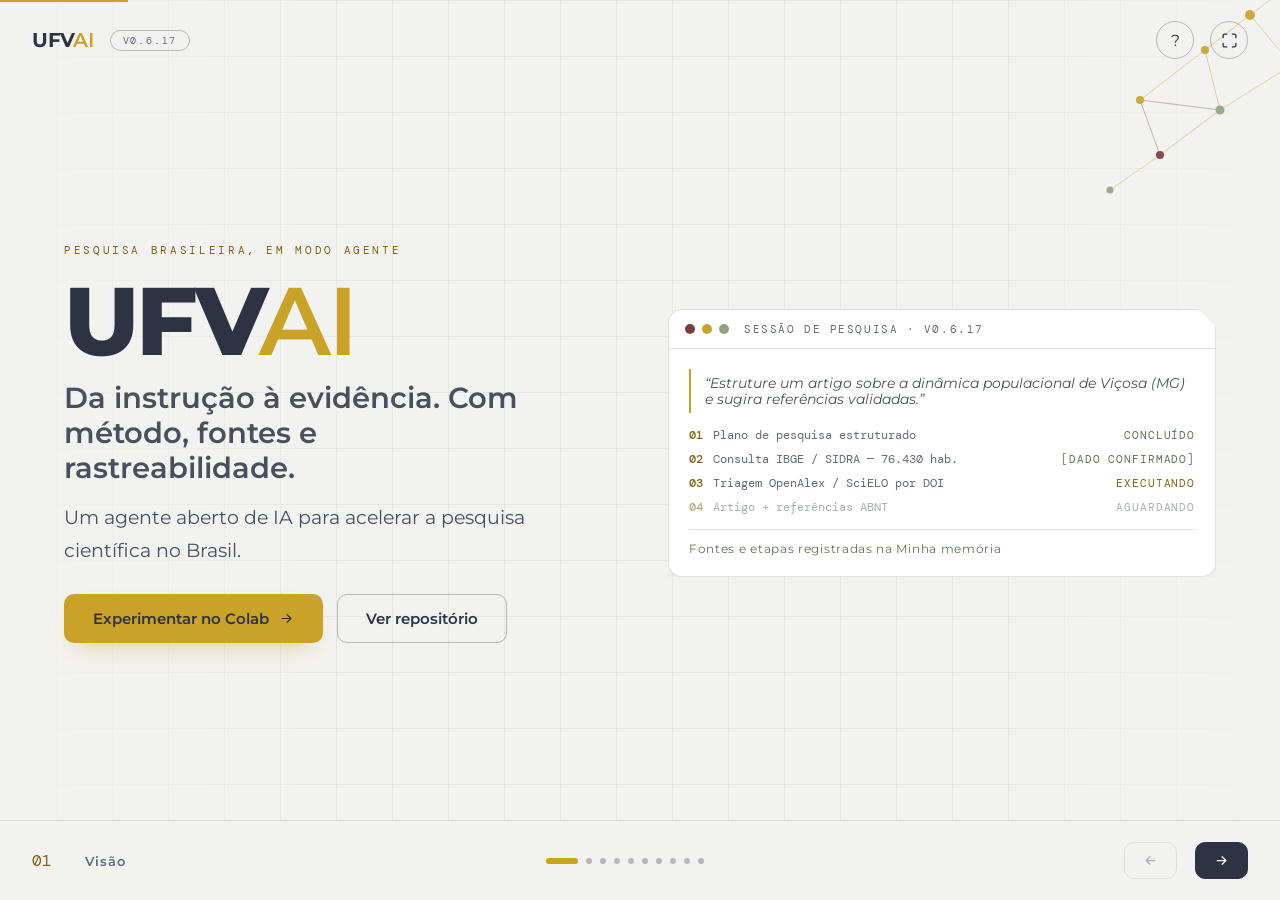
==== apresentacao/index.html @ 119174f7 "Add files via upload" ====
<!DOCTYPE html>
<html lang="pt-BR">
<head>
<meta charset="UTF-8">
<meta name="viewport" content="width=device-width, initial-scale=1.0">
<title>UFVAI | Pitch — A inteligência que acelera a ciência</title>
<meta name="description" content="Pitch do UFVAI, agente aberto de IA para acelerar a pesquisa científica brasileira. Universidade Federal de Viçosa.">
<meta name="theme-color" content="#F2F2F0">
<link rel="icon" type="image/svg+xml" href="data:image/svg+xml,%3Csvg xmlns='http://www.w3.org/2000/svg' viewBox='0 0 64 64'%3E%3Crect width='64' height='64' rx='14' fill='%232E3242'/%3E%3Ccircle cx='32' cy='26' r='5' fill='%23C9A227'/%3E%3Ccircle cx='18' cy='44' r='4' fill='%237B3B44'/%3E%3Ccircle cx='46' cy='40' r='4' fill='%238FA382'/%3E%3C/svg%3E">
<link rel="preconnect" href="https://fonts.googleapis.com">
<link rel="preconnect" href="https://fonts.gstatic.com" crossorigin>
<link href="https://fonts.googleapis.com/css2?family=Montserrat:wght@400;500;600;700;800&family=DM+Mono:wght@400;500&display=swap" rel="stylesheet">
<style>
/* ══ UFVAI Pitch · identidade do logo oficial ══
   navy #2E3242 · dourado #C9A227 · off-white #F2F2F0
   sálvia #8FA382 · vinho #7B3B44 · Montserrat */
:root{
  --bg:#F2F2F0; --surface:#FFFFFF; --ink:#2E3242; --body:#4A4F5C; --muted:#646976;
  --line:rgba(46,50,66,.14); --line-strong:rgba(46,50,66,.30);
  --gold:#C9A227; --gold-ink:#7D6216; --wine:#7B3B44; --sage:#8FA382; --sage-ink:#5F7355;
  --shadow:0 24px 60px -30px rgba(46,50,66,.28); --radius:12px;
  --font:'Montserrat','Segoe UI',system-ui,-apple-system,sans-serif;
  --mono:'DM Mono',ui-monospace,SFMono-Regular,Menlo,Consolas,monospace;
}
*,*::before,*::after{box-sizing:border-box}
html,body{height:100%}
body{
  margin:0; font-family:var(--font); color:var(--body); background:var(--bg);
  overflow:hidden; -webkit-font-smoothing:antialiased;
}
::selection{background:var(--gold);color:#2E3242}
button{font-family:inherit}
button:focus-visible,a:focus-visible{outline:2px solid var(--gold);outline-offset:3px;border-radius:4px}
h1,h2,h3{color:var(--ink);margin:0;line-height:1.15}
p{margin:0}
ul,ol{margin:0;padding:0;list-style:none}

/* wordmark UFV navy + AI dourado, V/A encaixados */
.wordmark{font-weight:700;letter-spacing:-.02em;color:var(--ink);white-space:nowrap}
.wordmark em{font-style:normal;font-weight:600;color:var(--gold);margin-left:-.075em}
.eyebrow{font-family:var(--mono);font-size:11px;letter-spacing:.24em;text-transform:uppercase;color:var(--gold-ink);margin-bottom:18px}
.rule{height:1px;width:88px;background:var(--gold);opacity:.85;margin:20px 0 0}

/* palco */
main{position:relative;height:100dvh;min-height:580px}
.slide{
  position:absolute;inset:0;display:none;
  padding:96px 64px 110px;max-width:1440px;margin:0 auto;
}
.slide.active{display:flex;flex-direction:column;justify-content:center}
.slide.enter-r{animation:slideInR .38s cubic-bezier(.22,1,.36,1)}
.slide.enter-l{animation:slideInL .38s cubic-bezier(.22,1,.36,1)}
@keyframes slideInR{from{opacity:0;transform:translateX(34px)}to{opacity:1;transform:none}}
@keyframes slideInL{from{opacity:0;transform:translateX(-34px)}to{opacity:1;transform:none}}
.grid-bg{position:absolute;inset:0;pointer-events:none;
  background-image:linear-gradient(rgba(46,50,66,.055) 1px,transparent 1px),linear-gradient(90deg,rgba(46,50,66,.055) 1px,transparent 1px);
  background-size:56px 56px;
  -webkit-mask-image:linear-gradient(90deg,transparent,#000 24% 78%,transparent);
  mask-image:linear-gradient(90deg,transparent,#000 24% 78%,transparent);
}
.watermark{position:absolute;top:6%;right:2%;font-weight:800;font-size:15vw;line-height:1;letter-spacing:-.04em;color:rgba(46,50,66,.045);pointer-events:none;user-select:none}
.constel{position:absolute;width:min(300px,26vw);aspect-ratio:1;pointer-events:none;opacity:.9}
.constel--tr{top:-40px;right:-40px}
.constel--bl{bottom:-50px;left:-50px;transform:rotate(180deg)}
h2.display{font-size:clamp(2rem,4.6vw,3.6rem);font-weight:700;letter-spacing:-.02em;max-width:20ch}
h2.display .gold{color:var(--gold-ink)}
.lead{margin-top:16px;font-size:clamp(1rem,1.6vw,1.2rem);line-height:1.7;max-width:62ch}

/* header */
.topbar{position:absolute;top:0;left:0;right:0;z-index:30;display:flex;align-items:center;gap:16px;height:80px;padding:0 32px;pointer-events:none}
.topbar>*{pointer-events:auto}
.topbar .brand{font-size:1.25rem;text-decoration:none}
.ver-badge{font-family:var(--mono);font-size:10px;letter-spacing:.18em;text-transform:uppercase;color:var(--muted);border:1px solid var(--line-strong);border-radius:999px;padding:3px 12px}
.topbar .spacer{flex:1}
.icon-btn{width:38px;height:38px;border-radius:50%;border:1px solid var(--line-strong);background:transparent;color:var(--ink);cursor:pointer;display:inline-flex;align-items:center;justify-content:center;font-size:1rem}
.icon-btn:hover{border-color:var(--gold);color:var(--gold-ink)}
.icon-btn svg{width:17px;height:17px;fill:none;stroke:currentColor;stroke-width:1.8;stroke-linecap:round;stroke-linejoin:round}

/* progresso + nav inferior */
.progress{position:absolute;top:0;left:0;z-index:40;height:2px;background:var(--gold);width:0;transition:width .35s ease}
.navbar{position:absolute;left:0;right:0;bottom:0;z-index:30;display:flex;align-items:center;gap:18px;height:80px;padding:0 32px;background:color-mix(in srgb,var(--bg) 88%,transparent);backdrop-filter:blur(12px);-webkit-backdrop-filter:blur(12px);border-top:1px solid var(--line)}
.counter{font-family:var(--mono);font-size:1rem;color:var(--gold-ink);min-width:2.2em}
.secname{font-size:.82rem;font-weight:600;letter-spacing:.08em;color:var(--muted)}
.dots{display:flex;gap:8px;margin:0 auto}
.dots button{height:6px;border:0;border-radius:999px;background:var(--line-strong);cursor:pointer;padding:0;transition:width .3s,background .3s}
.dots button.dot{min-width:6px;width:6px}
.dots button.on{width:32px;background:var(--gold)}
.dots button:hover{background:var(--gold)}
.nav-btn{display:inline-flex;align-items:center;gap:8px;border-radius:10px;padding:10px 18px;font-size:.88rem;font-weight:600;cursor:pointer;border:1px solid var(--line-strong);background:transparent;color:var(--ink)}
.nav-btn:hover:not(:disabled){border-color:var(--gold);color:var(--gold-ink)}
.nav-btn.next{background:var(--ink);color:#F2F2F0;border-color:var(--ink)}
.nav-btn.next:hover:not(:disabled){background:var(--gold);border-color:var(--gold);color:#2E3242}
.nav-btn:disabled{opacity:.35;cursor:default}
.nav-btn svg{width:15px;height:15px;fill:none;stroke:currentColor;stroke-width:2;stroke-linecap:round;stroke-linejoin:round}

/* botões de conteúdo */
.btn{display:inline-flex;align-items:center;gap:10px;padding:14px 28px;border-radius:10px;font-weight:600;font-size:.95rem;text-decoration:none;cursor:pointer;border:1px solid transparent;transition:transform .25s,box-shadow .25s,background .25s,color .25s,border-color .25s}
.btn--gold{background:var(--gold);color:#2E3242;box-shadow:0 12px 26px -14px rgba(201,162,39,.65)}
.btn--gold:hover{transform:translateY(-2px)}
.btn--ghost{border-color:var(--line-strong);color:var(--ink)}
.btn--ghost:hover{border-color:var(--gold);color:var(--gold-ink);transform:translateY(-2px)}
.btn svg{width:15px;height:15px;fill:none;stroke:currentColor;stroke-width:1.8;stroke-linecap:round;stroke-linejoin:round}

/* modal atalhos */
.modal-ov{position:fixed;inset:0;z-index:60;background:rgba(23,26,36,.55);backdrop-filter:blur(3px);display:none;align-items:center;justify-content:center}
.modal-ov.open{display:flex}
.modal{background:var(--surface);border:1px solid var(--line);border-radius:14px;padding:28px;max-width:380px;width:calc(100% - 48px);box-shadow:var(--shadow)}
.modal h3{font-size:1.05rem;margin-bottom:16px}
.modal table{width:100%;border-collapse:collapse;font-size:.88rem}
.modal td{padding:7px 0;color:var(--body)}
.modal td:first-child{color:var(--ink);font-weight:600;width:55%}
kbd{font-family:var(--mono);font-size:.78rem;border:1px solid var(--line-strong);border-bottom-width:2px;border-radius:6px;padding:1px 8px;background:var(--bg);color:var(--ink)}
.modal .close{margin-top:18px;width:100%}

/* ── slide 1 · visão ── */
.hero-split{display:grid;grid-template-columns:1fr 1fr;gap:56px;align-items:center}
h1.mega{font-size:clamp(3.4rem,7.5vw,6.5rem);font-weight:800;letter-spacing:-.03em;line-height:.95}
h1.mega em{font-style:normal;font-weight:600;color:var(--gold);margin-left:-.075em}
.hero-h2{margin-top:14px;font-size:clamp(1.25rem,2.4vw,1.8rem);font-weight:600;max-width:24ch}
.hero-cta{display:flex;gap:14px;margin-top:28px;flex-wrap:wrap}
.mock{background:var(--surface);border:1px solid var(--line);border-radius:14px;box-shadow:var(--shadow);overflow:hidden;clip-path:polygon(0 0,calc(100% - 18px) 0,100% 18px,100% 100%,0 100%)}
.mock__bar{display:flex;align-items:center;gap:7px;padding:12px 16px;border-bottom:1px solid var(--line)}
.dot{width:10px;height:10px;border-radius:50%}
.dot--wine{background:var(--wine)}.dot--gold{background:var(--gold)}.dot--sage{background:var(--sage)}
.mock__title{margin-left:8px;font-family:var(--mono);font-size:.7rem;letter-spacing:.14em;text-transform:uppercase;color:var(--muted)}
.mock__body{padding:20px;font-size:.86rem}
.mock__prompt{border-left:2px solid var(--gold);padding:6px 0 6px 14px;font-style:italic;color:var(--body)}
.mock__steps{margin-top:14px;display:flex;flex-direction:column;gap:8px}
.mstep{display:flex;align-items:center;gap:10px;font-family:var(--mono);font-size:.76rem;color:var(--muted)}
.mstep .n{color:var(--gold-ink);font-weight:500}
.mstep .st{margin-left:auto;font-size:.68rem;letter-spacing:.08em;text-transform:uppercase}
.mstep.done .st{color:var(--sage-ink)}
.mstep.run .st{color:var(--gold-ink);animation:blink 1.2s steps(2) infinite}
.mstep.wait{opacity:.55}
@keyframes blink{50%{opacity:.35}}
.mock__foot{margin-top:14px;padding-top:12px;border-top:1px solid var(--line);font-size:.72rem;letter-spacing:.06em;color:var(--sage-ink)}

/* ── slide 2 · problema ── */
.fric{display:grid;grid-template-columns:repeat(5,1fr);gap:14px;margin-top:30px}
.fric li{background:var(--surface);border:1px solid var(--line);border-radius:var(--radius);padding:20px 16px}
.fric .n{font-family:var(--mono);font-size:.75rem;color:var(--gold-ink)}
.fric h3{font-size:.98rem;margin:8px 0 4px}
.fric p{font-size:.8rem;color:var(--muted)}
.fric-line{height:1px;margin-top:22px;background:linear-gradient(90deg,var(--gold),var(--sage),var(--wine))}
.callout{margin-top:26px;padding:16px 20px;border-left:2px solid var(--wine);background:var(--surface);border-radius:0 10px 10px 0;max-width:60ch}
.callout strong{display:block;color:var(--ink)}
.callout em{color:var(--wine);font-style:normal;font-weight:600}

/* ── slide 3 · solução ── */
.pilares{display:grid;grid-template-columns:repeat(3,1fr);gap:18px;margin-top:30px}
.pilar{background:var(--surface);border:1px solid var(--line);border-radius:var(--radius);padding:26px 22px}
.pilar:hover{border-color:var(--gold)}
.pilar .n{font-family:var(--mono);font-size:.75rem;color:var(--gold-ink)}
.pilar h3{margin:8px 0 6px;font-size:1.08rem}
.pilar p{font-size:.88rem}
.flow{margin-top:26px;font-family:var(--mono);font-size:.82rem;letter-spacing:.06em;color:var(--ink);border:1px solid var(--line);border-radius:999px;padding:12px 24px;text-align:center;background:color-mix(in srgb,var(--gold) 8%,transparent)}
.flow b{color:var(--gold-ink)}

/* ── slide 4 · entregas ── */
.deliv{display:grid;grid-template-columns:repeat(3,1fr);gap:14px;margin-top:28px}
.deliv li{background:var(--surface);border:1px solid var(--line);border-radius:var(--radius);padding:18px}
.deliv .n{font-family:var(--mono);font-size:.72rem;color:var(--gold-ink)}
.deliv h3{font-size:.94rem;margin:6px 0 4px}
.deliv p{font-size:.78rem;color:var(--muted)}

/* ── slide 5 · experiência (terminal) ── */
.term{background:#232837;color:#EDEBE6;border-radius:14px;overflow:hidden;box-shadow:var(--shadow);display:grid;grid-template-columns:1fr 230px;max-height:100%}
.term__main{display:flex;flex-direction:column;min-width:0}
.term__bar{display:flex;align-items:center;gap:8px;padding:10px 14px;border-bottom:1px solid rgba(237,235,230,.12);font-family:var(--mono);font-size:.68rem}
.term__bar .t-dot{width:9px;height:9px;border-radius:50%}
.term__brand{font-weight:700;letter-spacing:-.02em}
.term__brand em{font-style:normal;color:var(--gold);margin-left:-.06em}
.term__ver{color:#9AA0AE}
.term__live{margin-left:auto;display:inline-flex;align-items:center;gap:6px;color:#9DB38F;font-size:.66rem;letter-spacing:.1em;text-transform:uppercase}
.term__live i{width:7px;height:7px;border-radius:50%;background:#9DB38F;animation:blink 1.6s infinite}
.term__btns{display:flex;gap:8px;padding:10px 14px;border-bottom:1px solid rgba(237,235,230,.12)}
.term__btns button{border:1px solid rgba(237,235,230,.25);background:transparent;color:#EDEBE6;border-radius:8px;font-size:.72rem;font-weight:600;padding:7px 12px;cursor:pointer}
.term__btns button:hover,.term__btns button.on{border-color:var(--gold);color:var(--gold)}
.term__log{padding:16px;font-family:var(--mono);font-size:.74rem;line-height:1.75;min-height:250px;max-height:300px;overflow:hidden;color:#C6C9D2}
.term__log .u{color:#EDEBE6}
.term__log .ok{color:#9DB38F}
.term__log .warn{color:#D9B441}
.term__log .dim{color:#9AA0AE}
.term__log .src{color:#9AA0AE;font-size:.68rem}
.sim-tag{display:inline-block;font-size:.62rem;letter-spacing:.12em;text-transform:uppercase;border:1px solid rgba(217,180,65,.5);color:#D9B441;border-radius:999px;padding:2px 10px;margin-bottom:10px}
.term__side{border-left:1px solid rgba(237,235,230,.12);padding:14px;font-family:var(--mono);font-size:.66rem;color:#9AA0AE;line-height:2}
.term__side b{color:#EDEBE6;font-weight:500;display:block;margin-top:8px}
.term__side b:first-child{margin-top:0}
.term__input{display:flex;align-items:center;gap:10px;padding:10px 14px;border-top:1px solid rgba(237,235,230,.12);font-family:var(--mono);font-size:.74rem;color:#9AA0AE}
.term__input .prompt{color:var(--gold)}
.term__foot{display:flex;align-items:center;gap:14px;padding:8px 14px;border-top:1px solid rgba(237,235,230,.12);font-family:var(--mono);font-size:.64rem;color:#9AA0AE}
.term__foot a{color:#C6C9D2;text-decoration:none}
.term__foot a:hover{color:var(--gold)}
.term__foot .right{margin-left:auto}

@media (max-width:1100px){
  .slide{padding:88px 28px 104px}
  .hero-split{grid-template-columns:1fr;gap:28px}
  .fric{grid-template-columns:repeat(2,1fr)}
  .deliv{grid-template-columns:repeat(2,1fr)}
  .term{grid-template-columns:1fr}
  .term__side{display:none}
  .secname{display:none}
}
@media (max-height:720px) and (min-width:1100px){
  .slide>div{transform:scale(.92);transform-origin:center}
}
@media (prefers-reduced-motion:reduce){
  *,*::before,*::after{animation-duration:.01ms!important;transition-duration:.01ms!important}
}
</style>
</head>
<body>

<!-- constelação reutilizável (motivo do logo) -->
<svg width="0" height="0" style="position:absolute" aria-hidden="true">
  <symbol id="cn" viewBox="0 0 300 300">
    <g stroke="#C9A227" stroke-width="1" opacity=".45">
      <line x1="290" y1="10" x2="230" y2="55"/><line x1="230" y1="55" x2="272" y2="105"/>
      <line x1="230" y1="55" x2="185" y2="90"/><line x1="272" y1="105" x2="200" y2="150"/>
      <line x1="185" y1="90" x2="200" y2="150"/><line x1="200" y1="150" x2="140" y2="195"/>
      <line x1="185" y1="90" x2="120" y2="140"/><line x1="140" y1="195" x2="90" y2="230"/>
    </g>
    <g stroke="#7B3B44" stroke-width="1" opacity=".4">
      <line x1="290" y1="10" x2="272" y2="105"/><line x1="272" y1="105" x2="294" y2="170"/>
      <line x1="200" y1="150" x2="120" y2="140"/><line x1="120" y1="140" x2="140" y2="195"/>
    </g>
    <circle cx="290" cy="10" r="6" fill="#7B3B44"/><circle cx="230" cy="55" r="5" fill="#C9A227"/>
    <circle cx="272" cy="105" r="5" fill="#7B3B44"/><circle cx="185" cy="90" r="4" fill="#C9A227"/>
    <circle cx="200" cy="150" r="4.5" fill="#8FA382"/><circle cx="294" cy="170" r="4" fill="#7B3B44"/>
    <circle cx="120" cy="140" r="4" fill="#C9A227"/><circle cx="140" cy="195" r="4" fill="#7B3B44"/>
    <circle cx="90" cy="230" r="3.5" fill="#8FA382"/>
  </symbol>
</svg>

<header class="topbar">
  <a class="brand wordmark" href="#/1" id="brand-home" aria-label="UFVAI — ir para o início" style="text-decoration:none;font-size:1.25rem">UFV<em>AI</em></a>
  <span class="ver-badge">v0.6.17</span>
  <span class="spacer"></span>
  <button class="icon-btn" id="btn-help" type="button" aria-label="Ver atalhos">?</button>
  <button class="icon-btn" id="btn-full" type="button" aria-label="Entrar em tela cheia">
    <svg viewBox="0 0 24 24" aria-hidden="true"><path d="M8 3H5a2 2 0 0 0-2 2v3M16 3h3a2 2 0 0 1 2 2v3M8 21H5a2 2 0 0 1-2-2v-3M16 21h3a2 2 0 0 0 2-2v-3"/></svg>
  </button>
</header>
<div class="progress" id="progress" aria-hidden="true"></div>

<main id="deck" aria-label="Apresentação UFVAI">
<div class="grid-bg" aria-hidden="true"></div>

<!-- ══ 1 · VISÃO ══ -->
<section class="slide" data-sec="Visão" aria-label="Slide 1: Visão">
  <svg class="constel constel--tr" aria-hidden="true"><use href="#cn"/></svg>
  <div class="hero-split">
    <div>
      <p class="eyebrow">Pesquisa brasileira, em modo agente</p>
      <h1 class="mega">UFV<em>AI</em></h1>
      <p class="hero-h2">Da instrução à evidência. Com método, fontes e rastreabilidade.</p>
      <p class="lead">Um agente aberto de IA para acelerar a pesquisa científica no Brasil.</p>
      <div class="hero-cta">
        <a class="btn btn--gold" href="https://colab.research.google.com/github/gustavobraga-byte/PesquisAI/blob/main/PesquisAI.ipynb" target="_blank" rel="noopener">Experimentar no Colab
          <svg viewBox="0 0 24 24"><path d="M5 12h14M13 6l6 6-6 6"/></svg></a>
        <a class="btn btn--ghost" href="https://github.com/gustavobraga-byte/PesquisAI" target="_blank" rel="noopener">Ver repositório</a>
      </div>
    </div>
    <div class="mock" aria-label="Janela ilustrativa de sessão de pesquisa">
      <div class="mock__bar">
        <span class="dot dot--wine"></span><span class="dot dot--gold"></span><span class="dot dot--sage"></span>
        <span class="mock__title">sessão de pesquisa · v0.6.17</span>
      </div>
      <div class="mock__body">
        <p class="mock__prompt">“Estruture um artigo sobre a dinâmica populacional de Viçosa (MG) e sugira referências validadas.”</p>
        <div class="mock__steps">
          <div class="mstep done"><span class="n">01</span> Plano de pesquisa estruturado <span class="st">concluído</span></div>
          <div class="mstep done"><span class="n">02</span> Consulta IBGE / SIDRA — 76.430 hab. <span class="st">[dado confirmado]</span></div>
          <div class="mstep run"><span class="n">03</span> Triagem OpenAlex / SciELO por DOI <span class="st">executando</span></div>
          <div class="mstep wait"><span class="n">04</span> Artigo + referências ABNT <span class="st">aguardando</span></div>
        </div>
        <p class="mock__foot">Fontes e etapas registradas na Minha memória</p>
      </div>
    </div>
  </div>
</section>

<!-- ══ 2 · PROBLEMA ══ -->
<section class="slide" data-sec="Problema" aria-label="Slide 2: Problema">
  <span class="watermark" aria-hidden="true">FRICÇÃO</span>
  <div>
    <p class="eyebrow">O problema</p>
    <h2 class="display">A pesquisa ainda opera em abas.</h2>
    <p class="lead">Fontes fragmentadas, dados brutos, ferramentas isoladas e formatação manual desviam tempo do pensamento científico.</p>
    <ol class="fric">
      <li><span class="n">01</span><h3>Buscar</h3><p>bases e literatura</p></li>
      <li><span class="n">02</span><h3>Tratar</h3><p>arquivos e variáveis</p></li>
      <li><span class="n">03</span><h3>Analisar</h3><p>código e métodos</p></li>
      <li><span class="n">04</span><h3>Escrever</h3><p>artigo e referências</p></li>
      <li><span class="n">05</span><h3>Formatar</h3><p>normas e entrega</p></li>
    </ol>
    <div class="fric-line" aria-hidden="true"></div>
    <div class="callout">
      <strong>O gargalo não é a falta de IA.</strong>
      <em>É a falta de integração, contexto e confiança.</em>
    </div>
  </div>
</section>

<!-- ══ 3 · SOLUÇÃO ══ -->
<section class="slide" data-sec="Solução" aria-label="Slide 3: Solução">
  <svg class="constel constel--bl" aria-hidden="true"><use href="#cn"/></svg>
  <div>
    <p class="eyebrow">A solução</p>
    <h2 class="display">Um agente que não só responde. <span class="gold">Ele executa.</span></h2>
    <p class="lead">IA agêntica especializada no fluxo de trabalho científico, do plano à entrega.</p>
    <div class="pilares">
      <div class="pilar"><span class="n">01</span><h3>Entende</h3><p>Transforma uma instrução complexa em um plano de ação explícito.</p></div>
      <div class="pilar"><span class="n">02</span><h3>Orquestra</h3><p>Aciona skills, fontes oficiais, código e métodos na ordem certa.</p></div>
      <div class="pilar"><span class="n">03</span><h3>Entrega</h3><p>Gera dados, análises, gráficos e texto em arquivos rastreáveis.</p></div>
    </div>
    <p class="flow"><b>Instrução</b> → plano → fontes → execução → validação → arquivos</p>
  </div>
</section>

<!-- ══ 4 · ENTREGAS ══ -->
<section class="slide" data-sec="Entregas" aria-label="Slide 4: Entregas">
  <span class="watermark" aria-hidden="true">CRIAR</span>
  <div>
    <p class="eyebrow">O que o UFVAI cria para você</p>
    <h2 class="display">Entregáveis acadêmicos. <span class="gold">Não só respostas.</span></h2>
    <p class="lead">Escrita científica, análise de dados, normas acadêmicas e fluxos agênticos em artefatos prontos para revisão humana. <span class="ver-badge">v0.6.17</span></p>
    <ol class="deliv">
      <li><span class="n">01</span><h3>Artigo Científico</h3><p>IMRaD completo com dados e referências</p></li>
      <li><span class="n">02</span><h3>Revisão Sistemática</h3><p>PRISMA, critérios de inclusão, síntese narrativa</p></li>
      <li><span class="n">03</span><h3>Meta-Análise</h3><p>Efeitos combinados, I², forest plots</p></li>
      <li><span class="n">04</span><h3>Dissertação / Tese</h3><p>Capítulos completos normatizados</p></li>
      <li><span class="n">05</span><h3>Proposta de Projeto</h3><p>Bolsa, edital, justificativa, cronograma</p></li>
      <li><span class="n">06</span><h3>Relatório de Dados</h3><p>Análise estatística + visualizações</p></li>
      <li><span class="n">07</span><h3>Análise Qualitativa</h3><p>Codificação, temas, similitude</p></li>
      <li><span class="n">08</span><h3>Hipóteses Testáveis</h3><p>H₀, H₁, variáveis, plano de teste</p></li>
      <li><span class="n">09</span><h3>Declaração de IA</h3><p>Modelos prontos para TCC e artigo</p></li>
    </ol>
  </div>
</section>

<!-- ══ 5 · EXPERIÊNCIA ══ -->
<section class="slide" data-sec="Experiência" aria-label="Slide 5: Experiência">
  <div>
    <p class="eyebrow">A interface real</p>
    <h2 class="display">UFVAI em ação.</h2>
    <p class="lead">Explore o fluxo do agente executado no Google Colab. Toque em um exemplo para simular: <span class="sim-tag">demonstração simulada</span></p>
    <div class="term" style="margin-top:22px" role="group" aria-label="Terminal simulado do UFVAI">
      <div class="term__main">
        <div class="term__bar">
          <span class="t-dot" style="background:#7B3B44"></span><span class="t-dot" style="background:#C9A227"></span><span class="t-dot" style="background:#8FA382"></span>
          <span class="term__brand">UFV<em>AI</em></span>
          <span class="term__ver">v0.6.17 · PT</span>
          <span class="term__live"><i></i>agente ativo</span>
        </div>
        <div class="term__btns" role="group" aria-label="Exemplos de demonstração">
          <button type="button" data-demo="ibge" class="on">Demo IBGE</button>
          <button type="button" data-demo="datasus">Demo DataSUS</button>
          <button type="button" data-demo="scientific">Demo Scientific</button>
        </div>
        <div class="term__log" id="term-log" aria-live="polite"></div>
        <div class="term__input"><span class="prompt">$</span><span>Digite sua instrução científica aqui…</span></div>
        <div class="term__foot">
          <span class="term__brand" style="font-size:.72rem">UFV<em>AI</em></span>
          <a href="mailto:gustavo.braga@ufv.br">gustavo.braga@ufv.br</a>
          <a href="https://github.com/gustavobraga-byte/PesquisAI" target="_blank" rel="noopener">GitHub</a>
          <span>UFV · Viçosa, MG</span>
          <span class="right">Powered by OpenCode</span>
        </div>
      </div>
      <aside class="term__side" aria-label="Contexto da sessão">
        <b>Saudação e idioma</b>PT-BR
        <b>Context</b><span id="ctx-tokens">0</span> tokens · <span id="ctx-cost">$0.00</span> spent
        <b>Working directory</b>/content/drive/My Drive/PesquisAI
        <b>Engine</b>● OpenCode
        <b>Memória</b>Minha memória ativa
      </aside>
    </div>
  </div>
</section>

<!-- ══ 6 · BRASIL ══ -->
<section class="slide" data-sec="Brasil" aria-label="Slide 6: Brasil">
  <svg class="constel constel--tr" aria-hidden="true"><use href="#cn"/></svg>
  <div>
    <p class="eyebrow">Vantagem local</p>
    <h2 class="display">IA global. <span class="gold">Contexto brasileiro.</span></h2>
    <p class="lead">Conexões com dados públicos nacionais, métodos científicos e normas acadêmicas brasileiras em um único fluxo.</p>
    <ol class="fric" style="grid-template-columns:repeat(4,1fr)">
      <li><span class="n">IBGE</span><h3>Censo, PNAD, PIB</h3><p>SIDRA + malhas + localidades</p></li>
      <li><span class="n">DataSUS</span><h3>Saúde pública</h3><p>139 datasets · SINAN · SIM · SIH</p></li>
      <li><span class="n">AgroBR</span><h3>Produção e ambiente</h3><p>38+ fontes · CONAB · MapBiomas</p></li>
      <li><span class="n">Dados Brasil</span><h3>Indicadores oficiais</h3><p>BCB · TSE · INPE · Portal da Transparência</p></li>
    </ol>
    <div class="callout" style="border-left-color:var(--sage)">
      <strong>Dados nacionais primeiro.</strong>
      <em style="color:var(--sage-ink)">Meta-busca em 7 bases acadêmicas com deduplicação por DOI.</em>
    </div>
  </div>
</section>

<!-- ══ 7 · ARQUITETURA ══ -->
<section class="slide" data-sec="Arquitetura" aria-label="Slide 7: Arquitetura">
  <div>
    <p class="eyebrow">Arquitetura modular</p>
    <h2 class="display">174 skills científicas. <span class="gold">+100 bases. Brasil integrado.</span></h2>
    <p class="lead">Módulos brasileiros sobre a biblioteca Scientific Agent Skills, com caminhos documentados para fluxos científicos. <span class="ver-badge">OpenCode → Python 3.10+ → MIT</span></p>
    <div class="orbit" role="list" aria-label="Módulos do ecossistema">
      <div class="orbit__core"><span class="wordmark" style="font-size:1.3rem">UFV<em>AI</em></span><small>runtime agêntico</small></div>
      <span class="orbit__node" role="listitem" style="--a:-96deg">174 scientific skills</span>
      <span class="orbit__node" role="listitem" style="--a:-58deg">100+ bases científicas</span>
      <span class="orbit__node" role="listitem" style="--a:-20deg">IBGE</span>
      <span class="orbit__node" role="listitem" style="--a:18deg">DataSUS</span>
      <span class="orbit__node" role="listitem" style="--a:56deg">Dados Brasil</span>
      <span class="orbit__node" role="listitem" style="--a:94deg">AgroBR</span>
      <span class="orbit__node" role="listitem" style="--a:132deg">ABNT / UFV</span>
      <span class="orbit__node" role="listitem" style="--a:170deg">Qualitativa</span>
      <span class="orbit__node" role="listitem" style="--a:208deg">Memória</span>
      <span class="orbit__node" role="listitem" style="--a:246deg">Memorial UFV</span>
    </div>
    <p style="margin-top:18px"><a class="btn btn--ghost" style="padding:10px 20px;font-size:.85rem" href="https://github.com/gustavobraga-byte/scientific-agent-skills" target="_blank" rel="noopener">scientific-agent-skills</a></p>
  </div>
</section>

<!-- ══ 8 · INTEGRIDADE ══ -->
<section class="slide" data-sec="Integridade" aria-label="Slide 8: Integridade">
  <svg class="constel constel--bl" aria-hidden="true"><use href="#cn"/></svg>
  <div>
    <p class="eyebrow">Integridade científica</p>
    <h2 class="display">Confiança não é um detalhe. <span class="gold">É a arquitetura.</span></h2>
    <p class="lead">Guardrails tornam o nível de evidência visível e mantêm o pesquisador no controle da validação final.</p>
    <div class="integ">
      <div class="levels">
        <div class="level level--ok"><code>[DADO CONFIRMADO]</code><span>Fonte primária consultada</span></div>
        <div class="level level--est"><code>[ESTIMATIVA FUNDAMENTADA]</code><span>Método declarado</span></div>
        <div class="level level--none"><code>[SEM DADOS SUFICIENTES]</code><span>Sem invenção</span></div>
      </div>
      <aside class="policy">
        <h3>Política de zero fabricação</h3>
        <ul>
          <li>Não inventar dados, autores, DOIs ou referências</li>
          <li>Informar fonte, ano e nota metodológica</li>
          <li>Declarar incerteza quando a evidência não basta</li>
          <li>Exigir revisão humana dos resultados</li>
        </ul>
        <p class="policy__foot">Ferramenta de apoio. Curadoria humana obrigatória.</p>
      </aside>
    </div>
  </div>
</section>

<!-- ══ 9 · EVOLUÇÃO ══ -->
<section class="slide" data-sec="Evolução" aria-label="Slide 9: Evolução">
  <div>
    <p class="eyebrow">Rota de evolução</p>
    <h2 class="display">Do Colab à infraestrutura institucional. <span class="ver-badge">versão 0.6.17</span></h2>
    <ol class="evo">
      <li><span class="n">0.4.0</span><h3>Base sólida</h3><p>Agente via OpenCode · IBGE + DataSUS · 4 idiomas</p></li>
      <li><span class="n">0.5.x</span><h3>Memória persistente</h3><p>Second brain Obsidian · autopilot · Memorial UFV</p></li>
      <li><span class="n">0.6.9</span><h3>Offline + LGPD</h3><p>Pacote .deb · consentimento · GA4 opt-out</p></li>
      <li><span class="n">0.6.17</span><h3>Memória instantânea</h3><p>Singleton + warm-up · 5 idiomas · novas skills BR</p></li>
    </ol>
    <div class="evo-line" aria-hidden="true"></div>
    <p class="lead" style="margin-top:20px">Hoje: acesso aberto via Google Colab e instalação local. Open source · MIT · contribuições abertas.</p>
  </div>
</section>

<!-- ══ 10 · CONVITE ══ -->
<section class="slide" data-sec="Convite" aria-label="Slide 10: Convite">
  <svg class="constel constel--tr" aria-hidden="true"><use href="#cn"/></svg>
  <svg class="constel constel--bl" aria-hidden="true"><use href="#cn"/></svg>
  <div class="closing">
    <p class="wordmark" style="font-size:clamp(2.6rem,5vw,4rem)">UFV<em>AI</em></p>
    <div class="rule" style="margin:22px auto" aria-hidden="true"></div>
    <h2 class="display" style="max-width:26ch">A ciência brasileira já tem perguntas difíceis. Agora pode ter um agente à altura.</h2>
    <p class="lead" style="margin-left:auto;margin-right:auto">Procuramos grupos de pesquisa, programas de pós-graduação e instituições para testar, contribuir e construir este ecossistema.</p>
    <div class="hero-cta" style="justify-content:center">
      <a class="btn btn--gold" href="https://colab.research.google.com/github/gustavobraga-byte/PesquisAI/blob/main/PesquisAI.ipynb" target="_blank" rel="noopener">Começar agora
        <svg viewBox="0 0 24 24"><path d="M5 12h14M13 6l6 6-6 6"/></svg></a>
      <a class="btn btn--ghost" href="https://github.com/gustavobraga-byte/PesquisAI" target="_blank" rel="noopener">github.com/gustavobraga-byte/PesquisAI</a>
    </div>
    <p class="credits">Gustavo Bastos Braga · Universidade Federal de Viçosa · <a href="mailto:gustavo.braga@ufv.br">gustavo.braga@ufv.br</a> · SisPPG nº 10356285004</p>
  </div>
</section>

</main>

<nav class="navbar" aria-label="Navegação da apresentação">
  <span class="counter" id="counter">01</span>
  <span class="secname" id="secname">Visão</span>
  <div class="dots" id="dots" role="group" aria-label="Ir para slide"></div>
  <button class="nav-btn" id="btn-prev" type="button" aria-label="Slide anterior">
    <svg viewBox="0 0 24 24"><path d="M19 12H5M11 18l-6-6 6-6"/></svg></button>
  <button class="nav-btn next" id="btn-next" type="button" aria-label="Próximo slide">
    <svg viewBox="0 0 24 24"><path d="M5 12h14M13 6l6 6-6 6"/></svg></button>
</nav>

<div class="modal-ov" id="modal-ov">
  <div class="modal" role="dialog" aria-modal="true" aria-labelledby="help-title">
    <h3 id="help-title">Atalhos</h3>
    <table>
      <tr><td>Próximo slide</td><td><kbd>→</kbd> <kbd>Espaço</kbd></td></tr>
      <tr><td>Slide anterior</td><td><kbd>←</kbd></td></tr>
      <tr><td>Primeiro / último</td><td><kbd>Home</kbd> <kbd>End</kbd></td></tr>
      <tr><td>Tela cheia</td><td><kbd>F</kbd></td></tr>
      <tr><td>Abrir esta ajuda</td><td><kbd>?</kbd></td></tr>
    </table>
    <button class="btn btn--gold close" id="modal-close" type="button" aria-label="Fechar ajuda">Fechar</button>
  </div>
</div>
<style>
/* ── órbita arquitetura ── */
.orbit{position:relative;width:min(430px,80vw);aspect-ratio:1;margin:26px auto 0}
.orbit::before{content:"";position:absolute;inset:12%;border:1px dashed var(--line-strong);border-radius:50%}
.orbit__core{position:absolute;top:50%;left:50%;transform:translate(-50%,-50%);background:var(--surface);border:1px solid var(--line);border-radius:50%;width:132px;height:132px;display:flex;flex-direction:column;align-items:center;justify-content:center;gap:2px;box-shadow:var(--shadow)}
.orbit__core small{font-family:var(--mono);font-size:.6rem;letter-spacing:.14em;text-transform:uppercase;color:var(--muted)}
.orbit__node{position:absolute;top:50%;left:50%;z-index:2;font-family:var(--mono);font-size:.62rem;letter-spacing:.04em;background:var(--surface);border:1px solid var(--line-strong);border-radius:999px;padding:4px 11px;white-space:nowrap;transform:rotate(var(--a)) translateX(var(--r,170px)) rotate(calc(var(--a) * -1))}
/* dois anéis alternados: vizinhos nunca se sobrepõem */
.orbit span:nth-of-type(odd){--r:218px}
.orbit span:nth-of-type(even){--r:155px}
.orbit__node:hover{border-color:var(--gold)}
/* ── integridade ── */
.integ{display:grid;grid-template-columns:1fr 1fr;gap:26px;margin-top:28px;align-items:start}
.levels{display:flex;flex-direction:column;gap:12px}
.level{display:flex;align-items:center;gap:14px;background:var(--surface);border:1px solid var(--line);border-left-width:3px;border-radius:10px;padding:14px 18px}
.level code{font-family:var(--mono);font-size:.78rem;font-weight:500}
.level span{font-size:.82rem;color:var(--muted)}
.level--ok{border-left-color:var(--sage)}.level--ok code{color:var(--sage-ink)}
.level--est{border-left-color:var(--gold)}.level--est code{color:var(--gold-ink)}
.level--none{border-left-color:var(--wine)}.level--none code{color:var(--wine)}
.policy{background:var(--surface);border:1px solid var(--line);border-radius:var(--radius);padding:24px;box-shadow:var(--shadow)}
.policy h3{margin-bottom:12px}
.policy li{font-size:.86rem;padding:6px 0 6px 22px;position:relative}
.policy li::before{content:"";position:absolute;left:4px;top:13px;width:8px;height:8px;border-radius:50%;background:var(--sage)}
.policy__foot{margin-top:14px;padding-top:12px;border-top:1px solid var(--line);font-size:.76rem;font-weight:600;letter-spacing:.06em;color:var(--gold-ink)}
/* ── evolução ── */
.evo{display:grid;grid-template-columns:repeat(4,1fr);gap:14px;margin-top:30px}
.evo li{background:var(--surface);border:1px solid var(--line);border-radius:var(--radius);padding:20px 16px}
.evo .n{font-family:var(--mono);font-size:.78rem;font-weight:500;color:var(--gold-ink)}
.evo h3{margin:8px 0 4px;font-size:1rem}
.evo p{font-size:.8rem;color:var(--muted)}
.evo-line{height:1px;margin-top:22px;background:linear-gradient(90deg,var(--gold),var(--sage),var(--wine))}
/* ── encerramento ── */
.closing{text-align:center}
.credits{margin-top:34px;font-family:var(--mono);font-size:.72rem;letter-spacing:.14em;text-transform:uppercase;color:var(--muted)}
.credits a{color:var(--gold-ink);text-decoration:none}
@media (max-width:1100px){
  .integ{grid-template-columns:1fr}
  .evo{grid-template-columns:repeat(2,1fr)}
  .orbit{width:min(340px,86vw)}
  .orbit span:nth-of-type(odd){--r:200px}
  .orbit span:nth-of-type(even){--r:138px}
  .orbit__node{font-size:.58rem}
}
</style>
<script>
(function(){
'use strict';
var reduceMotion = window.matchMedia('(prefers-reduced-motion: reduce)').matches;
var slides = Array.prototype.slice.call(document.querySelectorAll('.slide'));
var dotsBox = document.getElementById('dots');
var counter = document.getElementById('counter');
var secname = document.getElementById('secname');
var progress = document.getElementById('progress');
var btnPrev = document.getElementById('btn-prev');
var btnNext = document.getElementById('btn-next');
var cur = 0, dir = 1;

/* dots */
var dots = slides.map(function(s, i){
  var b = document.createElement('button');
  b.type = 'button';
  b.setAttribute('aria-label', 'Ir para slide ' + (i+1) + ': ' + s.getAttribute('data-sec'));
  b.addEventListener('click', function(){ go(i); });
  dotsBox.appendChild(b);
  return b;
});

function hash(){ return '#/' + (cur+1); }
function fromHash(){
  var m = location.hash.match(/#\/(\d+)/);
  if (m) {
    var n = parseInt(m[1], 10) - 1;
    if (n >= 0 && n < slides.length) return n;
  }
  return 0;
}
function go(n){
  n = Math.max(0, Math.min(slides.length - 1, n));
  dir = n >= cur ? 1 : -1;
  slides[cur].classList.remove('active','enter-r','enter-l');
  cur = n;
  var s = slides[cur];
  s.classList.add('active');
  if (!reduceMotion) s.classList.add(dir >= 0 ? 'enter-r' : 'enter-l');
  dots.forEach(function(d, i){
    d.classList.toggle('on', i === cur);
    d.classList.toggle('dot', i !== cur);
    if (i === cur) d.setAttribute('aria-current','step'); else d.removeAttribute('aria-current');
  });
  counter.textContent = String(cur+1).padStart(2,'0');
  secname.textContent = s.getAttribute('data-sec');
  progress.style.width = ((cur+1)/slides.length*100) + '%';
  btnPrev.disabled = cur === 0;
  btnNext.disabled = cur === slides.length - 1;
  if (location.hash !== hash()) history.replaceState(null, '', hash());
  if (cur === 4) startDemo('ibge');
}
function next(){ go(cur+1); }
function prev(){ go(cur-1); }
btnNext.addEventListener('click', next);
btnPrev.addEventListener('click', prev);
document.getElementById('brand-home').addEventListener('click', function(e){ e.preventDefault(); go(0); });

/* modal */
var modalOv = document.getElementById('modal-ov');
function openModal(){ modalOv.classList.add('open'); }
function closeModal(){ modalOv.classList.remove('open'); }
document.getElementById('btn-help').addEventListener('click', openModal);
document.getElementById('modal-close').addEventListener('click', closeModal);
modalOv.addEventListener('click', function(e){ if (e.target === modalOv) closeModal(); });

/* fullscreen */
var btnFull = document.getElementById('btn-full');
function syncFull(){
  var fs = !!(document.fullscreenElement);
  btnFull.setAttribute('aria-label', fs ? 'Sair da tela cheia' : 'Entrar em tela cheia');
}
function toggleFull(){
  if (document.fullscreenElement) { document.exitFullscreen(); }
  else if (document.documentElement.requestFullscreen) { document.documentElement.requestFullscreen(); }
}
btnFull.addEventListener('click', toggleFull);
document.addEventListener('fullscreenchange', syncFull);

/* teclado */
document.addEventListener('keydown', function(e){
  if (modalOv.classList.contains('open')) {
    if (e.key === 'Escape') closeModal();
    return;
  }
  if (e.key === 'ArrowRight' || e.key === 'PageDown' || e.key === ' ') { e.preventDefault(); next(); }
  else if (e.key === 'ArrowLeft' || e.key === 'PageUp') { e.preventDefault(); prev(); }
  else if (e.key === 'Home') { e.preventDefault(); go(0); }
  else if (e.key === 'End') { e.preventDefault(); go(slides.length-1); }
  else if (e.key === '?' ) { openModal(); }
  else if (e.key === 'f' || e.key === 'F') { toggleFull(); }
  else if (e.key === 'Escape') { closeModal(); }
});

/* touch */
var tx = null;
document.getElementById('deck').addEventListener('touchstart', function(e){ tx = e.touches[0].clientX; }, {passive:true});
document.getElementById('deck').addEventListener('touchend', function(e){
  if (tx === null) return;
  var dx = e.changedTouches[0].clientX - tx;
  if (dx < -80) next(); else if (dx > 80) prev();
  tx = null;
}, {passive:true});

/* ── demos do terminal (rotuladas como simulação; sem números inventados) ── */
var termLog = document.getElementById('term-log');
var ctxT = document.getElementById('ctx-tokens');
var ctxC = document.getElementById('ctx-cost');
var demoTimers = [];
function later(fn, ms){ demoTimers.push(setTimeout(fn, ms)); }
function clearDemo(){ demoTimers.forEach(clearTimeout); demoTimers = []; }

var DEMOS = {
  ibge: {
    prompt: 'Artigo: dinâmica populacional de Viçosa (MG)',
    head: 'ENTREGA · outputs-dinamica-vicosa/artigo.md',
    lines: [
      ['dim', '1 · PLANO — escopo Viçosa (MG) · Censo 2022 · redação ABNT'],
      ['dim', '2 · COLETA — ibge-br (SIDRA tab. 9514, var. 93)'],
      ['ok', '   Viçosa (MG) .... 76.430 hab.  [DADO CONFIRMADO]'],
      ['src', '   Fonte: SIDRA (IBGE) · consultado em 07/09/2026'],
      ['dim', '3 · SÍNTESE — seção IMRAD redigida com marcadores'],
      ['dim', '4 · REFERÊNCIAS — citation-management (DOI/URL verificados)'],
      ['ok', '   BRAGA (2026) — UFVAI · URL oficial verificada'],
      ['warn', '✓ Revisão humana pendente · parâmetros na Minha memória']
    ]
  },
  datasus: {
    prompt: 'Protocolo: série de dengue na Região Sul',
    head: 'ENTREGA · outputs-dengue-sul/protocolo.md',
    lines: [
      ['dim', '1 · OBJETIVO — série temporal de dengue, Região Sul'],
      ['dim', '2 · FONTES — opendatasus: SINAN-dengue · SIH · SIM'],
      ['dim', '3 · MÉTODO — UF + período + CID-10 A90–A91 · semana epidemiológica'],
      ['dim', '4 · RESULTADO — protocolo + parâmetros salvos na Minha memória'],
      ['warn', '! Série não extraída: sem UF/período → [SEM DADOS SUFICIENTES]'],
      ['ok', '✓ Próximo passo: informar o recorte para executar a extração']
    ]
  },
  scientific: {
    prompt: 'Revisão: zoneamento agrícola no Brasil',
    head: 'ENTREGA · outputs-zoneamento/revisao.md',
    lines: [
      ['dim', '1 · BUSCA — 7 bases · dedup por DOI · 2015–2026'],
      ['dim', '2 · TRIAGEM — inclusão: texto completo · exclusão: sem DOI'],
      ['dim', '3 · VALIDAÇÃO — citation-management antes da síntese'],
      ['dim', '4 · SÍNTESE — eixos temáticos + lacunas de pesquisa'],
      ['ok', '   Ex.: BRAGA (2026) — UFVAI · referência verificada'],
      ['warn', '✓ Rascunho ABNT pronto para revisão humana']
    ]
  }
};

function runDemo(name){
  clearDemo();
  var d = DEMOS[name];
  if (!d || !termLog) return;
  document.querySelectorAll('.term__btns button').forEach(function(b){
    b.classList.toggle('on', b.getAttribute('data-demo') === name);
  });
  termLog.innerHTML = '';
  var p = document.createElement('div');
  p.className = 'u';
  p.textContent = d.head || d.prompt;
  p.setAttribute('aria-label', 'Trabalho completo: ' + d.prompt);
  termLog.appendChild(p);
  var tokens = 0, cost = 0;
  d.lines.forEach(function(line, i){
    later(function(){
      var div = document.createElement('div');
      div.className = line[0];
      div.textContent = line[1];
      termLog.appendChild(div);
      tokens += 1200 + i * 900;
      cost += 0.01 + i * 0.008;
      if (ctxT) ctxT.textContent = tokens.toLocaleString('pt-BR');
      if (ctxC) ctxC.textContent = '$' + cost.toFixed(2);
    }, reduceMotion ? 0 : 600 * (i + 1));
  });
}
function startDemo(name){ runDemo(name); }
document.querySelectorAll('.term__btns button').forEach(function(b){
  b.addEventListener('click', function(){ runDemo(b.getAttribute('data-demo')); });
});

/* init */
cur = fromHash();
slides.forEach(function(s){ s.classList.remove('active'); });
/* mostra o slide inicial sem animação de entrada */
(function init(){
  var s = slides[cur];
  s.classList.add('active');
  dots.forEach(function(d, i){
    d.classList.toggle('on', i === cur);
    d.classList.toggle('dot', i !== cur);
  });
  counter.textContent = String(cur+1).padStart(2,'0');
  secname.textContent = s.getAttribute('data-sec');
  progress.style.width = ((cur+1)/slides.length*100) + '%';
  btnPrev.disabled = cur === 0;
  btnNext.disabled = cur === slides.length - 1;
  if (location.hash !== hash()) history.replaceState(null, '', hash());
  if (cur === 4) startDemo('ibge');
})();
window.addEventListener('hashchange', function(){ go(fromHash()); });
})();
</script>
</body>
</html>
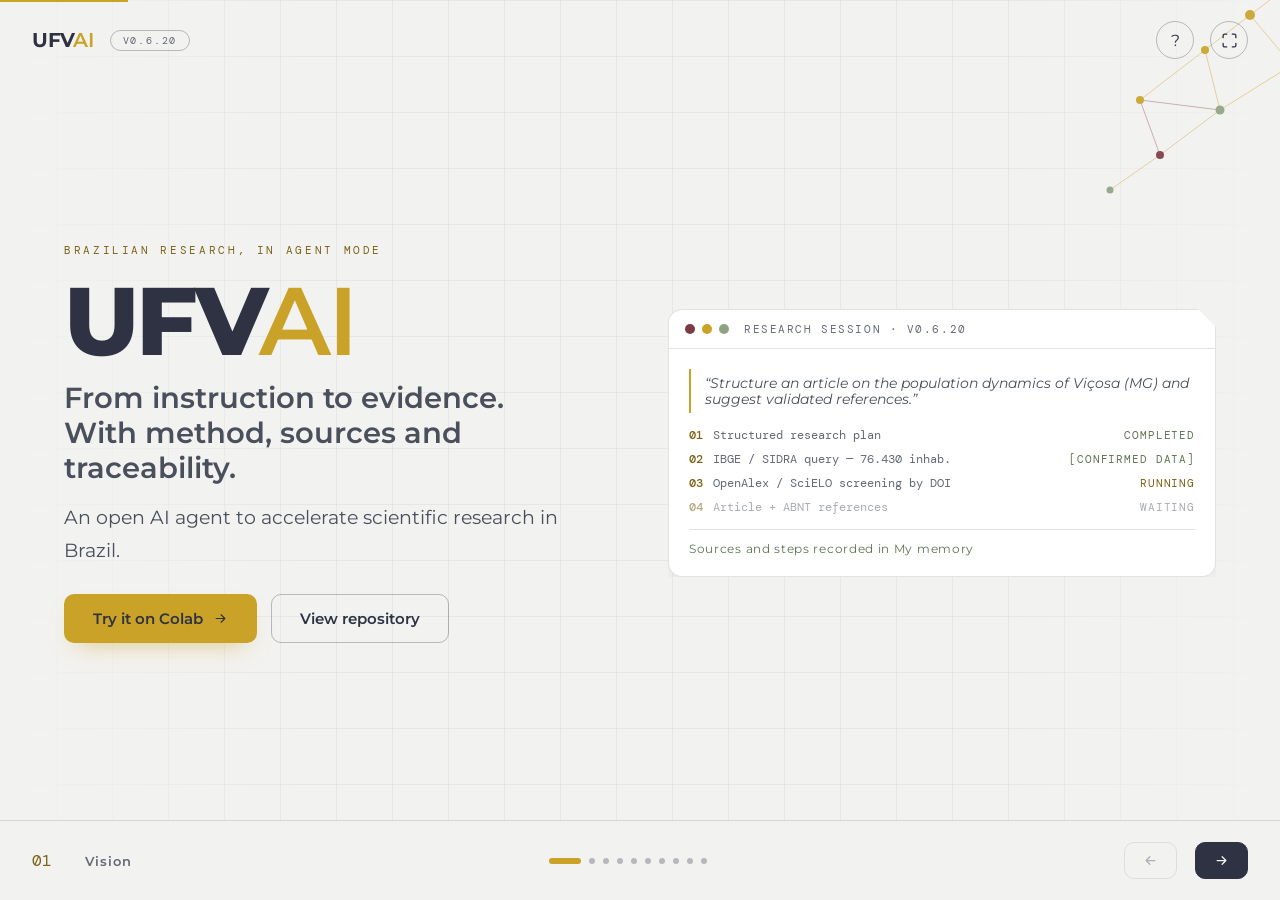
==== commit 35711ad2: "Add files via upload" ====
--- a/apresentacao/index.html
+++ b/apresentacao/index.html
@@ -234,17 +234,17 @@
 </svg>
 
 <header class="topbar">
-  <a class="brand wordmark" href="#/1" id="brand-home" aria-label="UFVAI — ir para o início" style="text-decoration:none;font-size:1.25rem">UFV<em>AI</em></a>
-  <span class="ver-badge">v0.6.17</span>
+  <a class="brand wordmark" href="#/1" id="brand-home" data-i18n-aria="top.brand" aria-label="UFVAI — ir para o início" style="text-decoration:none;font-size:1.25rem">UFV<em>AI</em></a>
+  <span class="ver-badge" id="ver-badge">v0.6.20</span>
   <span class="spacer"></span>
-  <button class="icon-btn" id="btn-help" type="button" aria-label="Ver atalhos">?</button>
-  <button class="icon-btn" id="btn-full" type="button" aria-label="Entrar em tela cheia">
+  <button class="icon-btn" id="btn-help" type="button" data-i18n-aria="top.help" aria-label="Ver atalhos">?</button>
+  <button class="icon-btn" id="btn-full" type="button" data-i18n-aria="top.full" aria-label="Entrar em tela cheia">
     <svg viewBox="0 0 24 24" aria-hidden="true"><path d="M8 3H5a2 2 0 0 0-2 2v3M16 3h3a2 2 0 0 1 2 2v3M8 21H5a2 2 0 0 1-2-2v-3M16 21h3a2 2 0 0 0 2-2v-3"/></svg>
   </button>
 </header>
 <div class="progress" id="progress" aria-hidden="true"></div>
 
-<main id="deck" aria-label="Apresentação UFVAI">
+<main id="deck" data-i18n-aria="top.main" aria-label="Apresentação UFVAI">
 <div class="grid-bg" aria-hidden="true"></div>
 
 <!-- ══ 1 · VISÃO ══ -->
@@ -252,30 +252,30 @@
   <svg class="constel constel--tr" aria-hidden="true"><use href="#cn"/></svg>
   <div class="hero-split">
     <div>
-      <p class="eyebrow">Pesquisa brasileira, em modo agente</p>
+      <p class="eyebrow" data-i18n="s1.eyebrow">Pesquisa brasileira, em modo agente</p>
       <h1 class="mega">UFV<em>AI</em></h1>
-      <p class="hero-h2">Da instrução à evidência. Com método, fontes e rastreabilidade.</p>
-      <p class="lead">Um agente aberto de IA para acelerar a pesquisa científica no Brasil.</p>
+      <p class="hero-h2" data-i18n="s1.h2">Da instrução à evidência. Com método, fontes e rastreabilidade.</p>
+      <p class="lead" data-i18n="s1.lead">Um agente aberto de IA para acelerar a pesquisa científica no Brasil.</p>
       <div class="hero-cta">
-        <a class="btn btn--gold" href="https://colab.research.google.com/github/gustavobraga-byte/PesquisAI/blob/main/PesquisAI.ipynb" target="_blank" rel="noopener">Experimentar no Colab
+        <a class="btn btn--gold" href="https://colab.research.google.com/github/gustavobraga-byte/PesquisAI/blob/main/PesquisAI.ipynb" target="_blank" rel="noopener"><span data-i18n="s1.cta1">Experimentar no Colab</span>
           <svg viewBox="0 0 24 24"><path d="M5 12h14M13 6l6 6-6 6"/></svg></a>
-        <a class="btn btn--ghost" href="https://github.com/gustavobraga-byte/PesquisAI" target="_blank" rel="noopener">Ver repositório</a>
+        <a class="btn btn--ghost" href="https://github.com/gustavobraga-byte/PesquisAI" target="_blank" rel="noopener" data-i18n="s1.cta2">Ver repositório</a>
       </div>
     </div>
-    <div class="mock" aria-label="Janela ilustrativa de sessão de pesquisa">
+    <div class="mock" data-i18n-aria="s1.mockAria" aria-label="Janela ilustrativa de sessão de pesquisa">
       <div class="mock__bar">
         <span class="dot dot--wine"></span><span class="dot dot--gold"></span><span class="dot dot--sage"></span>
-        <span class="mock__title">sessão de pesquisa · v0.6.17</span>
+        <span class="mock__title" data-i18n="s1.mockTitle">sessão de pesquisa · v0.6.20</span>
       </div>
       <div class="mock__body">
-        <p class="mock__prompt">“Estruture um artigo sobre a dinâmica populacional de Viçosa (MG) e sugira referências validadas.”</p>
+        <p class="mock__prompt" data-i18n="s1.prompt">“Estruture um artigo sobre a dinâmica populacional de Viçosa (MG) e sugira referências validadas.”</p>
         <div class="mock__steps">
-          <div class="mstep done"><span class="n">01</span> Plano de pesquisa estruturado <span class="st">concluído</span></div>
-          <div class="mstep done"><span class="n">02</span> Consulta IBGE / SIDRA — 76.430 hab. <span class="st">[dado confirmado]</span></div>
-          <div class="mstep run"><span class="n">03</span> Triagem OpenAlex / SciELO por DOI <span class="st">executando</span></div>
-          <div class="mstep wait"><span class="n">04</span> Artigo + referências ABNT <span class="st">aguardando</span></div>
+          <div class="mstep done"><span class="n">01</span><span data-i18n="s1.st1">Plano de pesquisa estruturado</span><span class="st" data-i18n="s1.st1s">concluído</span></div>
+          <div class="mstep done"><span class="n">02</span><span data-i18n="s1.st2">Consulta IBGE / SIDRA — 76.430 hab.</span><span class="st" data-i18n="s1.st2s">[dado confirmado]</span></div>
+          <div class="mstep run"><span class="n">03</span><span data-i18n="s1.st3">Triagem OpenAlex / SciELO por DOI</span><span class="st" data-i18n="s1.st3s">executando</span></div>
+          <div class="mstep wait"><span class="n">04</span><span data-i18n="s1.st4">Artigo + referências ABNT</span><span class="st" data-i18n="s1.st4s">aguardando</span></div>
         </div>
-        <p class="mock__foot">Fontes e etapas registradas na Minha memória</p>
+        <p class="mock__foot" data-i18n="s1.foot">Fontes e etapas registradas na Minha memória</p>
       </div>
     </div>
   </div>
@@ -283,22 +283,22 @@
 
 <!-- ══ 2 · PROBLEMA ══ -->
 <section class="slide" data-sec="Problema" aria-label="Slide 2: Problema">
-  <span class="watermark" aria-hidden="true">FRICÇÃO</span>
+  <span class="watermark" aria-hidden="true" data-i18n="s2.wm">FRICÇÃO</span>
   <div>
-    <p class="eyebrow">O problema</p>
-    <h2 class="display">A pesquisa ainda opera em abas.</h2>
-    <p class="lead">Fontes fragmentadas, dados brutos, ferramentas isoladas e formatação manual desviam tempo do pensamento científico.</p>
+    <p class="eyebrow" data-i18n="s2.eyebrow">O problema</p>
+    <h2 class="display" data-i18n="s2.h2">A pesquisa ainda opera em abas.</h2>
+    <p class="lead" data-i18n="s2.lead">Fontes fragmentadas, dados brutos, ferramentas isoladas e formatação manual desviam tempo do pensamento científico.</p>
     <ol class="fric">
-      <li><span class="n">01</span><h3>Buscar</h3><p>bases e literatura</p></li>
-      <li><span class="n">02</span><h3>Tratar</h3><p>arquivos e variáveis</p></li>
-      <li><span class="n">03</span><h3>Analisar</h3><p>código e métodos</p></li>
-      <li><span class="n">04</span><h3>Escrever</h3><p>artigo e referências</p></li>
-      <li><span class="n">05</span><h3>Formatar</h3><p>normas e entrega</p></li>
+      <li><span class="n">01</span><h3 data-i18n="s2.i1h">Buscar</h3><p data-i18n="s2.i1p">bases e literatura</p></li>
+      <li><span class="n">02</span><h3 data-i18n="s2.i2h">Tratar</h3><p data-i18n="s2.i2p">arquivos e variáveis</p></li>
+      <li><span class="n">03</span><h3 data-i18n="s2.i3h">Analisar</h3><p data-i18n="s2.i3p">código e métodos</p></li>
+      <li><span class="n">04</span><h3 data-i18n="s2.i4h">Escrever</h3><p data-i18n="s2.i4p">artigo e referências</p></li>
+      <li><span class="n">05</span><h3 data-i18n="s2.i5h">Formatar</h3><p data-i18n="s2.i5p">normas e entrega</p></li>
     </ol>
     <div class="fric-line" aria-hidden="true"></div>
     <div class="callout">
-      <strong>O gargalo não é a falta de IA.</strong>
-      <em>É a falta de integração, contexto e confiança.</em>
+      <strong data-i18n="s2.call1">O gargalo não é a falta de IA.</strong>
+      <em data-i18n="s2.call2">É a falta de integração, contexto e confiança.</em>
     </div>
   </div>
 </section>
@@ -307,35 +307,35 @@
 <section class="slide" data-sec="Solução" aria-label="Slide 3: Solução">
   <svg class="constel constel--bl" aria-hidden="true"><use href="#cn"/></svg>
   <div>
-    <p class="eyebrow">A solução</p>
-    <h2 class="display">Um agente que não só responde. <span class="gold">Ele executa.</span></h2>
-    <p class="lead">IA agêntica especializada no fluxo de trabalho científico, do plano à entrega.</p>
+    <p class="eyebrow" data-i18n="s3.eyebrow">A solução</p>
+    <h2 class="display"><span data-i18n="s3.h2a">Um agente que não só responde.</span> <span class="gold" data-i18n="s3.h2b">Ele executa.</span></h2>
+    <p class="lead" data-i18n="s3.lead">IA agêntica especializada no fluxo de trabalho científico, do plano à entrega.</p>
     <div class="pilares">
-      <div class="pilar"><span class="n">01</span><h3>Entende</h3><p>Transforma uma instrução complexa em um plano de ação explícito.</p></div>
-      <div class="pilar"><span class="n">02</span><h3>Orquestra</h3><p>Aciona skills, fontes oficiais, código e métodos na ordem certa.</p></div>
-      <div class="pilar"><span class="n">03</span><h3>Entrega</h3><p>Gera dados, análises, gráficos e texto em arquivos rastreáveis.</p></div>
+      <div class="pilar"><span class="n">01</span><h3 data-i18n="s3.i1h">Entende</h3><p data-i18n="s3.i1p">Transforma uma instrução complexa em um plano de ação explícito.</p></div>
+      <div class="pilar"><span class="n">02</span><h3 data-i18n="s3.i2h">Orquestra</h3><p data-i18n="s3.i2p">Aciona skills, fontes oficiais, código e métodos na ordem certa.</p></div>
+      <div class="pilar"><span class="n">03</span><h3 data-i18n="s3.i3h">Entrega</h3><p data-i18n="s3.i3p">Gera dados, análises, gráficos e texto em arquivos rastreáveis.</p></div>
     </div>
-    <p class="flow"><b>Instrução</b> → plano → fontes → execução → validação → arquivos</p>
+    <p class="flow" data-i18n-html="s3.flow"><b>Instrução</b> → plano → fontes → execução → validação → arquivos</p>
   </div>
 </section>
 
 <!-- ══ 4 · ENTREGAS ══ -->
 <section class="slide" data-sec="Entregas" aria-label="Slide 4: Entregas">
-  <span class="watermark" aria-hidden="true">CRIAR</span>
+  <span class="watermark" aria-hidden="true" data-i18n="s4.wm">CRIAR</span>
   <div>
-    <p class="eyebrow">O que o UFVAI cria para você</p>
-    <h2 class="display">Entregáveis acadêmicos. <span class="gold">Não só respostas.</span></h2>
-    <p class="lead">Escrita científica, análise de dados, normas acadêmicas e fluxos agênticos em artefatos prontos para revisão humana. <span class="ver-badge">v0.6.17</span></p>
+    <p class="eyebrow" data-i18n="s4.eyebrow">O que o UFVAI cria para você</p>
+    <h2 class="display"><span data-i18n="s4.h2a">Entregáveis acadêmicos.</span> <span class="gold" data-i18n="s4.h2b">Não só respostas.</span></h2>
+    <p class="lead"><span data-i18n="s4.lead">Escrita científica, análise de dados, normas acadêmicas e fluxos agênticos em artefatos prontos para revisão humana.</span> <span class="ver-badge">v0.6.20</span></p>
     <ol class="deliv">
-      <li><span class="n">01</span><h3>Artigo Científico</h3><p>IMRaD completo com dados e referências</p></li>
-      <li><span class="n">02</span><h3>Revisão Sistemática</h3><p>PRISMA, critérios de inclusão, síntese narrativa</p></li>
-      <li><span class="n">03</span><h3>Meta-Análise</h3><p>Efeitos combinados, I², forest plots</p></li>
-      <li><span class="n">04</span><h3>Dissertação / Tese</h3><p>Capítulos completos normatizados</p></li>
-      <li><span class="n">05</span><h3>Proposta de Projeto</h3><p>Bolsa, edital, justificativa, cronograma</p></li>
-      <li><span class="n">06</span><h3>Relatório de Dados</h3><p>Análise estatística + visualizações</p></li>
-      <li><span class="n">07</span><h3>Análise Qualitativa</h3><p>Codificação, temas, similitude</p></li>
-      <li><span class="n">08</span><h3>Hipóteses Testáveis</h3><p>H₀, H₁, variáveis, plano de teste</p></li>
-      <li><span class="n">09</span><h3>Declaração de IA</h3><p>Modelos prontos para TCC e artigo</p></li>
+      <li><span class="n">01</span><h3 data-i18n="s4.i1h">Artigo Científico</h3><p data-i18n="s4.i1p">IMRaD completo com dados e referências</p></li>
+      <li><span class="n">02</span><h3 data-i18n="s4.i2h">Revisão Sistemática</h3><p data-i18n="s4.i2p">PRISMA, critérios de inclusão, síntese narrativa</p></li>
+      <li><span class="n">03</span><h3 data-i18n="s4.i3h">Meta-Análise</h3><p data-i18n="s4.i3p">Efeitos combinados, I², forest plots</p></li>
+      <li><span class="n">04</span><h3 data-i18n="s4.i4h">Dissertação / Tese</h3><p data-i18n="s4.i4p">Capítulos completos normatizados</p></li>
+      <li><span class="n">05</span><h3 data-i18n="s4.i5h">Proposta de Projeto</h3><p data-i18n="s4.i5p">Bolsa, edital, justificativa, cronograma</p></li>
+      <li><span class="n">06</span><h3 data-i18n="s4.i6h">Relatório de Dados</h3><p data-i18n="s4.i6p">Análise estatística + visualizações</p></li>
+      <li><span class="n">07</span><h3 data-i18n="s4.i7h">Análise Qualitativa</h3><p data-i18n="s4.i7p">Codificação, temas, similitude</p></li>
+      <li><span class="n">08</span><h3 data-i18n="s4.i8h">Hipóteses Testáveis</h3><p data-i18n="s4.i8p">H₀, H₁, variáveis, plano de teste</p></li>
+      <li><span class="n">09</span><h3 data-i18n="s4.i9h">Declaração de IA</h3><p data-i18n="s4.i9p">Modelos prontos para TCC e artigo</p></li>
     </ol>
   </div>
 </section>
@@ -343,24 +343,24 @@
 <!-- ══ 5 · EXPERIÊNCIA ══ -->
 <section class="slide" data-sec="Experiência" aria-label="Slide 5: Experiência">
   <div>
-    <p class="eyebrow">A interface real</p>
-    <h2 class="display">UFVAI em ação.</h2>
-    <p class="lead">Explore o fluxo do agente executado no Google Colab. Toque em um exemplo para simular: <span class="sim-tag">demonstração simulada</span></p>
-    <div class="term" style="margin-top:22px" role="group" aria-label="Terminal simulado do UFVAI">
+    <p class="eyebrow" data-i18n="s5.eyebrow">A interface real</p>
+    <h2 class="display" data-i18n="s5.h2">UFVAI em ação.</h2>
+    <p class="lead"><span data-i18n="s5.lead">Explore o fluxo do agente executado no Google Colab. Toque em um exemplo para simular:</span> <span class="sim-tag" data-i18n="s5.tag">demonstração simulada</span></p>
+    <div class="term" style="margin-top:22px" data-i18n-aria="s5.termAria" role="group" aria-label="Terminal simulado do UFVAI">
       <div class="term__main">
         <div class="term__bar">
           <span class="t-dot" style="background:#7B3B44"></span><span class="t-dot" style="background:#C9A227"></span><span class="t-dot" style="background:#8FA382"></span>
           <span class="term__brand">UFV<em>AI</em></span>
-          <span class="term__ver">v0.6.17 · PT</span>
-          <span class="term__live"><i></i>agente ativo</span>
+          <span class="term__ver"><span id="term-ver">v0.6.20</span> · <span id="term-lang">PT</span></span>
+          <span class="term__live"><i></i><span data-i18n="s5.live">agente ativo</span></span>
         </div>
-        <div class="term__btns" role="group" aria-label="Exemplos de demonstração">
-          <button type="button" data-demo="ibge" class="on">Demo IBGE</button>
-          <button type="button" data-demo="datasus">Demo DataSUS</button>
-          <button type="button" data-demo="scientific">Demo Scientific</button>
+        <div class="term__btns" data-i18n-aria="s5.btnsAria" role="group" aria-label="Exemplos de demonstração">
+          <button type="button" data-demo="ibge" class="on" data-i18n="s5.b1">Demo IBGE</button>
+          <button type="button" data-demo="datasus" data-i18n="s5.b2">Demo DataSUS</button>
+          <button type="button" data-demo="scientific" data-i18n="s5.b3">Demo Scientific</button>
         </div>
         <div class="term__log" id="term-log" aria-live="polite"></div>
-        <div class="term__input"><span class="prompt">$</span><span>Digite sua instrução científica aqui…</span></div>
+        <div class="term__input"><span class="prompt">$</span><span data-i18n="s5.input">Digite sua instrução científica aqui…</span></div>
         <div class="term__foot">
           <span class="term__brand" style="font-size:.72rem">UFV<em>AI</em></span>
           <a href="mailto:gustavo.braga@ufv.br">gustavo.braga@ufv.br</a>
@@ -369,12 +369,12 @@
           <span class="right">Powered by OpenCode</span>
         </div>
       </div>
-      <aside class="term__side" aria-label="Contexto da sessão">
-        <b>Saudação e idioma</b>PT-BR
-        <b>Context</b><span id="ctx-tokens">0</span> tokens · <span id="ctx-cost">$0.00</span> spent
-        <b>Working directory</b>/content/drive/My Drive/PesquisAI
+      <aside class="term__side" data-i18n-aria="s5.sideAria" aria-label="Contexto da sessão">
+        <b data-i18n="s5.k1">Saudação e idioma</b><span data-i18n="s5.k1v">PT-BR</span>
+        <b data-i18n="s5.k2">Context</b><span id="ctx-tokens">0</span> tokens · <span id="ctx-cost">$0.00</span> spent
+        <b data-i18n="s5.k3">Working directory</b>/content/drive/My Drive/PesquisAI
         <b>Engine</b>● OpenCode
-        <b>Memória</b>Minha memória ativa
+        <b data-i18n="s5.k5">Memória</b><span data-i18n="s5.v5">Minha memória ativa</span>
       </aside>
     </div>
   </div>
@@ -384,18 +384,18 @@
 <section class="slide" data-sec="Brasil" aria-label="Slide 6: Brasil">
   <svg class="constel constel--tr" aria-hidden="true"><use href="#cn"/></svg>
   <div>
-    <p class="eyebrow">Vantagem local</p>
-    <h2 class="display">IA global. <span class="gold">Contexto brasileiro.</span></h2>
-    <p class="lead">Conexões com dados públicos nacionais, métodos científicos e normas acadêmicas brasileiras em um único fluxo.</p>
+    <p class="eyebrow" data-i18n="s6.eyebrow">Vantagem local</p>
+    <h2 class="display"><span data-i18n="s6.h2a">IA global.</span> <span class="gold" data-i18n="s6.h2b">Contexto brasileiro.</span></h2>
+    <p class="lead" data-i18n="s6.lead">Conexões com dados públicos nacionais, métodos científicos e normas acadêmicas brasileiras em um único fluxo.</p>
     <ol class="fric" style="grid-template-columns:repeat(4,1fr)">
-      <li><span class="n">IBGE</span><h3>Censo, PNAD, PIB</h3><p>SIDRA + malhas + localidades</p></li>
-      <li><span class="n">DataSUS</span><h3>Saúde pública</h3><p>139 datasets · SINAN · SIM · SIH</p></li>
-      <li><span class="n">AgroBR</span><h3>Produção e ambiente</h3><p>38+ fontes · CONAB · MapBiomas</p></li>
-      <li><span class="n">Dados Brasil</span><h3>Indicadores oficiais</h3><p>BCB · TSE · INPE · Portal da Transparência</p></li>
+      <li><span class="n">IBGE</span><h3 data-i18n="s6.i1h">Censo, PNAD, PIB</h3><p data-i18n="s6.i1p">SIDRA + malhas + localidades</p></li>
+      <li><span class="n">DataSUS</span><h3 data-i18n="s6.i2h">Saúde pública</h3><p data-i18n="s6.i2p">139 datasets · SINAN · SIM · SIH</p></li>
+      <li><span class="n">AgroBR</span><h3 data-i18n="s6.i3h">Produção e ambiente</h3><p data-i18n="s6.i3p">38+ fontes · CONAB · MapBiomas</p></li>
+      <li><span class="n">Dados Brasil</span><h3 data-i18n="s6.i4h">Indicadores oficiais</h3><p data-i18n="s6.i4p">BCB · TSE · INPE · Portal da Transparência</p></li>
     </ol>
     <div class="callout" style="border-left-color:var(--sage)">
-      <strong>Dados nacionais primeiro.</strong>
-      <em style="color:var(--sage-ink)">Meta-busca em 7 bases acadêmicas com deduplicação por DOI.</em>
+      <strong data-i18n="s6.call1">Dados nacionais primeiro.</strong>
+      <em style="color:var(--sage-ink)" data-i18n="s6.call2">Meta-busca em 7 bases acadêmicas com deduplicação por DOI.</em>
     </div>
   </div>
 </section>
@@ -403,20 +403,20 @@
 <!-- ══ 7 · ARQUITETURA ══ -->
 <section class="slide" data-sec="Arquitetura" aria-label="Slide 7: Arquitetura">
   <div>
-    <p class="eyebrow">Arquitetura modular</p>
-    <h2 class="display">174 skills científicas. <span class="gold">+100 bases. Brasil integrado.</span></h2>
-    <p class="lead">Módulos brasileiros sobre a biblioteca Scientific Agent Skills, com caminhos documentados para fluxos científicos. <span class="ver-badge">OpenCode → Python 3.10+ → MIT</span></p>
-    <div class="orbit" role="list" aria-label="Módulos do ecossistema">
-      <div class="orbit__core"><span class="wordmark" style="font-size:1.3rem">UFV<em>AI</em></span><small>runtime agêntico</small></div>
+    <p class="eyebrow" data-i18n="s7.eyebrow">Arquitetura modular</p>
+    <h2 class="display"><span data-i18n="s7.h2a">174 skills científicas.</span> <span class="gold" data-i18n="s7.h2b">+100 bases. Brasil integrado.</span></h2>
+    <p class="lead"><span data-i18n="s7.lead">Módulos brasileiros sobre a biblioteca Scientific Agent Skills, com caminhos documentados para fluxos científicos.</span> <span class="ver-badge">OpenCode → Python 3.10+ → MIT</span></p>
+    <div class="orbit" data-i18n-aria="s7.orbitAria" role="list" aria-label="Módulos do ecossistema">
+      <div class="orbit__core"><span class="wordmark" style="font-size:1.3rem">UFV<em>AI</em></span><small data-i18n="s7.core">runtime agêntico</small></div>
       <span class="orbit__node" role="listitem" style="--a:-96deg">174 scientific skills</span>
-      <span class="orbit__node" role="listitem" style="--a:-58deg">100+ bases científicas</span>
+      <span class="orbit__node" role="listitem" style="--a:-58deg" data-i18n="s7.n2">100+ bases científicas</span>
       <span class="orbit__node" role="listitem" style="--a:-20deg">IBGE</span>
       <span class="orbit__node" role="listitem" style="--a:18deg">DataSUS</span>
       <span class="orbit__node" role="listitem" style="--a:56deg">Dados Brasil</span>
       <span class="orbit__node" role="listitem" style="--a:94deg">AgroBR</span>
       <span class="orbit__node" role="listitem" style="--a:132deg">ABNT / UFV</span>
-      <span class="orbit__node" role="listitem" style="--a:170deg">Qualitativa</span>
-      <span class="orbit__node" role="listitem" style="--a:208deg">Memória</span>
+      <span class="orbit__node" role="listitem" style="--a:170deg" data-i18n="s7.n8">Qualitativa</span>
+      <span class="orbit__node" role="listitem" style="--a:208deg" data-i18n="s7.n9">Memória</span>
       <span class="orbit__node" role="listitem" style="--a:246deg">Memorial UFV</span>
     </div>
     <p style="margin-top:18px"><a class="btn btn--ghost" style="padding:10px 20px;font-size:.85rem" href="https://github.com/gustavobraga-byte/scientific-agent-skills" target="_blank" rel="noopener">scientific-agent-skills</a></p>
@@ -427,24 +427,24 @@
 <section class="slide" data-sec="Integridade" aria-label="Slide 8: Integridade">
   <svg class="constel constel--bl" aria-hidden="true"><use href="#cn"/></svg>
   <div>
-    <p class="eyebrow">Integridade científica</p>
-    <h2 class="display">Confiança não é um detalhe. <span class="gold">É a arquitetura.</span></h2>
-    <p class="lead">Guardrails tornam o nível de evidência visível e mantêm o pesquisador no controle da validação final.</p>
+    <p class="eyebrow" data-i18n="s8.eyebrow">Integridade científica</p>
+    <h2 class="display"><span data-i18n="s8.h2a">Confiança não é um detalhe.</span> <span class="gold" data-i18n="s8.h2b">É a arquitetura.</span></h2>
+    <p class="lead" data-i18n="s8.lead">Guardrails tornam o nível de evidência visível e mantêm o pesquisador no controle da validação final.</p>
     <div class="integ">
       <div class="levels">
-        <div class="level level--ok"><code>[DADO CONFIRMADO]</code><span>Fonte primária consultada</span></div>
-        <div class="level level--est"><code>[ESTIMATIVA FUNDAMENTADA]</code><span>Método declarado</span></div>
-        <div class="level level--none"><code>[SEM DADOS SUFICIENTES]</code><span>Sem invenção</span></div>
+        <div class="level level--ok"><code>[DADO CONFIRMADO]</code><span data-i18n="s8.l1">Fonte primária consultada</span></div>
+        <div class="level level--est"><code>[ESTIMATIVA FUNDAMENTADA]</code><span data-i18n="s8.l2">Método declarado</span></div>
+        <div class="level level--none"><code>[SEM DADOS SUFICIENTES]</code><span data-i18n="s8.l3">Sem invenção</span></div>
       </div>
       <aside class="policy">
-        <h3>Política de zero fabricação</h3>
+        <h3 data-i18n="s8.ph">Política de zero fabricação</h3>
         <ul>
-          <li>Não inventar dados, autores, DOIs ou referências</li>
-          <li>Informar fonte, ano e nota metodológica</li>
-          <li>Declarar incerteza quando a evidência não basta</li>
-          <li>Exigir revisão humana dos resultados</li>
+          <li data-i18n="s8.li1">Não inventar dados, autores, DOIs ou referências</li>
+          <li data-i18n="s8.li2">Informar fonte, ano e nota metodológica</li>
+          <li data-i18n="s8.li3">Declarar incerteza quando a evidência não basta</li>
+          <li data-i18n="s8.li4">Exigir revisão humana dos resultados</li>
         </ul>
-        <p class="policy__foot">Ferramenta de apoio. Curadoria humana obrigatória.</p>
+        <p class="policy__foot" data-i18n="s8.pf">Ferramenta de apoio. Curadoria humana obrigatória.</p>
       </aside>
     </div>
   </div>
@@ -453,16 +453,17 @@
 <!-- ══ 9 · EVOLUÇÃO ══ -->
 <section class="slide" data-sec="Evolução" aria-label="Slide 9: Evolução">
   <div>
-    <p class="eyebrow">Rota de evolução</p>
-    <h2 class="display">Do Colab à infraestrutura institucional. <span class="ver-badge">versão 0.6.17</span></h2>
+    <p class="eyebrow" data-i18n="s9.eyebrow">Rota de evolução</p>
+    <h2 class="display"><span data-i18n="s9.h2">Do Colab à infraestrutura institucional.</span> <span class="ver-badge" data-i18n="s9.badge">versão 0.6.20</span></h2>
     <ol class="evo">
-      <li><span class="n">0.4.0</span><h3>Base sólida</h3><p>Agente via OpenCode · IBGE + DataSUS · 4 idiomas</p></li>
-      <li><span class="n">0.5.x</span><h3>Memória persistente</h3><p>Second brain Obsidian · autopilot · Memorial UFV</p></li>
-      <li><span class="n">0.6.9</span><h3>Offline + LGPD</h3><p>Pacote .deb · consentimento · GA4 opt-out</p></li>
-      <li><span class="n">0.6.17</span><h3>Memória instantânea</h3><p>Singleton + warm-up · 5 idiomas · novas skills BR</p></li>
+      <li><span class="n">0.4.0</span><h3 data-i18n="s9.i1h">Base sólida</h3><p data-i18n="s9.i1p">Agente via OpenCode · IBGE + DataSUS · 4 idiomas</p></li>
+      <li><span class="n">0.5.x</span><h3 data-i18n="s9.i2h">Memória persistente</h3><p data-i18n="s9.i2p">Second brain Obsidian · autopilot · Memorial UFV</p></li>
+      <li><span class="n">0.6.9</span><h3 data-i18n="s9.i3h">Offline + LGPD</h3><p data-i18n="s9.i3p">Pacote .deb · consentimento · GA4 opt-out</p></li>
+      <li><span class="n">0.6.17</span><h3 data-i18n="s9.i4h">Memória instantânea</h3><p data-i18n="s9.i4p">Singleton + warm-up · 5 idiomas · novas skills BR</p></li>
+      <li><span class="n">0.6.20</span><h3 data-i18n="s9.i5h">Boot + SAIR</h3><p data-i18n="s9.i5p">Keep-alive · botão SAIR · skills personalizadas</p></li>
     </ol>
     <div class="evo-line" aria-hidden="true"></div>
-    <p class="lead" style="margin-top:20px">Hoje: acesso aberto via Google Colab e instalação local. Open source · MIT · contribuições abertas.</p>
+    <p class="lead" style="margin-top:20px" data-i18n="s9.lead">Hoje: acesso aberto via Google Colab e instalação local. Open source · MIT · contribuições abertas.</p>
   </div>
 </section>
 
@@ -473,40 +474,40 @@
   <div class="closing">
     <p class="wordmark" style="font-size:clamp(2.6rem,5vw,4rem)">UFV<em>AI</em></p>
     <div class="rule" style="margin:22px auto" aria-hidden="true"></div>
-    <h2 class="display" style="max-width:26ch">A ciência brasileira já tem perguntas difíceis. Agora pode ter um agente à altura.</h2>
-    <p class="lead" style="margin-left:auto;margin-right:auto">Procuramos grupos de pesquisa, programas de pós-graduação e instituições para testar, contribuir e construir este ecossistema.</p>
+    <h2 class="display" style="max-width:26ch" data-i18n="s10.h2">A ciência brasileira já tem perguntas difíceis. Agora pode ter um agente à altura.</h2>
+    <p class="lead" style="margin-left:auto;margin-right:auto" data-i18n="s10.lead">Procuramos grupos de pesquisa, programas de pós-graduação e instituições para testar, contribuir e construir este ecossistema.</p>
     <div class="hero-cta" style="justify-content:center">
-      <a class="btn btn--gold" href="https://colab.research.google.com/github/gustavobraga-byte/PesquisAI/blob/main/PesquisAI.ipynb" target="_blank" rel="noopener">Começar agora
+      <a class="btn btn--gold" href="https://colab.research.google.com/github/gustavobraga-byte/PesquisAI/blob/main/PesquisAI.ipynb" target="_blank" rel="noopener"><span data-i18n="s10.cta1">Começar agora</span>
         <svg viewBox="0 0 24 24"><path d="M5 12h14M13 6l6 6-6 6"/></svg></a>
       <a class="btn btn--ghost" href="https://github.com/gustavobraga-byte/PesquisAI" target="_blank" rel="noopener">github.com/gustavobraga-byte/PesquisAI</a>
     </div>
-    <p class="credits">Gustavo Bastos Braga · Universidade Federal de Viçosa · <a href="mailto:gustavo.braga@ufv.br">gustavo.braga@ufv.br</a> · SisPPG nº 10356285004</p>
+    <p class="credits"><span data-i18n="s10.cred1">Gustavo Bastos Braga · Universidade Federal de Viçosa</span> · <a href="mailto:gustavo.braga@ufv.br">gustavo.braga@ufv.br</a> · <span data-i18n="s10.cred2">SisPPG nº 10356285004</span></p>
   </div>
 </section>
 
 </main>
 
-<nav class="navbar" aria-label="Navegação da apresentação">
+<nav class="navbar" data-i18n-aria="nav.aria" aria-label="Navegação da apresentação">
   <span class="counter" id="counter">01</span>
   <span class="secname" id="secname">Visão</span>
-  <div class="dots" id="dots" role="group" aria-label="Ir para slide"></div>
-  <button class="nav-btn" id="btn-prev" type="button" aria-label="Slide anterior">
+  <div class="dots" id="dots" data-i18n-aria="nav.dots" role="group" aria-label="Ir para slide"></div>
+  <button class="nav-btn" id="btn-prev" type="button" data-i18n-aria="nav.prev" aria-label="Slide anterior">
     <svg viewBox="0 0 24 24"><path d="M19 12H5M11 18l-6-6 6-6"/></svg></button>
-  <button class="nav-btn next" id="btn-next" type="button" aria-label="Próximo slide">
+  <button class="nav-btn next" id="btn-next" type="button" data-i18n-aria="nav.next" aria-label="Próximo slide">
     <svg viewBox="0 0 24 24"><path d="M5 12h14M13 6l6 6-6 6"/></svg></button>
 </nav>
 
 <div class="modal-ov" id="modal-ov">
   <div class="modal" role="dialog" aria-modal="true" aria-labelledby="help-title">
-    <h3 id="help-title">Atalhos</h3>
+    <h3 id="help-title" data-i18n="help.title">Atalhos</h3>
     <table>
-      <tr><td>Próximo slide</td><td><kbd>→</kbd> <kbd>Espaço</kbd></td></tr>
-      <tr><td>Slide anterior</td><td><kbd>←</kbd></td></tr>
-      <tr><td>Primeiro / último</td><td><kbd>Home</kbd> <kbd>End</kbd></td></tr>
-      <tr><td>Tela cheia</td><td><kbd>F</kbd></td></tr>
-      <tr><td>Abrir esta ajuda</td><td><kbd>?</kbd></td></tr>
+      <tr><td data-i18n="help.r1">Próximo slide</td><td><kbd>→</kbd> <kbd data-i18n="help.k1">Espaço</kbd></td></tr>
+      <tr><td data-i18n="help.r2">Slide anterior</td><td><kbd>←</kbd></td></tr>
+      <tr><td data-i18n="help.r3">Primeiro / último</td><td><kbd>Home</kbd> <kbd>End</kbd></td></tr>
+      <tr><td data-i18n="help.r4">Tela cheia</td><td><kbd>F</kbd></td></tr>
+      <tr><td data-i18n="help.r5">Abrir esta ajuda</td><td><kbd>?</kbd></td></tr>
     </table>
-    <button class="btn btn--gold close" id="modal-close" type="button" aria-label="Fechar ajuda">Fechar</button>
+    <button class="btn btn--gold close" id="modal-close" type="button" data-i18n-aria="help.closeAria" aria-label="Fechar ajuda" data-i18n="help.close">Fechar</button>
   </div>
 </div>
 <style>
@@ -535,7 +536,7 @@
 .policy li::before{content:"";position:absolute;left:4px;top:13px;width:8px;height:8px;border-radius:50%;background:var(--sage)}
 .policy__foot{margin-top:14px;padding-top:12px;border-top:1px solid var(--line);font-size:.76rem;font-weight:600;letter-spacing:.06em;color:var(--gold-ink)}
 /* ── evolução ── */
-.evo{display:grid;grid-template-columns:repeat(4,1fr);gap:14px;margin-top:30px}
+.evo{display:grid;grid-template-columns:repeat(5,1fr);gap:14px;margin-top:30px}
 .evo li{background:var(--surface);border:1px solid var(--line);border-radius:var(--radius);padding:20px 16px}
 .evo .n{font-family:var(--mono);font-size:.78rem;font-weight:500;color:var(--gold-ink)}
 .evo h3{margin:8px 0 4px;font-size:1rem}
@@ -545,6 +546,9 @@
 .closing{text-align:center}
 .credits{margin-top:34px;font-family:var(--mono);font-size:.72rem;letter-spacing:.14em;text-transform:uppercase;color:var(--muted)}
 .credits a{color:var(--gold-ink);text-decoration:none}
+@media (max-width:1320px){
+  .evo{grid-template-columns:repeat(3,1fr)}
+}
 @media (max-width:1100px){
   .integ{grid-template-columns:1fr}
   .evo{grid-template-columns:repeat(2,1fr)}
@@ -555,9 +559,964 @@
 }
 </style>
 <script>
+/* ══ Dicionários do deck · en/es/fr/zh ══
+   Chaves idênticas às data-i18n do documento; o PT-BR vem do próprio HTML.
+   Gerado de deck_keys.json (198 chaves × 4 idiomas). Não editar à mão. */
+window.DECK_I18N_DICT = {
+  "en":   {
+   "d.datasus.head": "DELIVERABLE · outputs-dengue-sul/protocolo.md",
+   "d.datasus.l1": "1 · OBJECTIVE — dengue time series, South Region",
+   "d.datasus.l2": "2 · SOURCES — opendatasus: SINAN-dengue · SIH · SIM",
+   "d.datasus.l3": "3 · METHOD — UF + period + CID-10 A90–A91 · epidemiological week",
+   "d.datasus.l4": "4 · RESULT — protocol + parameters saved to My memory",
+   "d.datasus.l5": "! Series not extracted: no UF/period → [INSUFFICIENT DATA]",
+   "d.datasus.l6": "✓ Next step: provide the slice to run the extraction",
+   "d.datasus.prompt": "Protocol: dengue series in the South Region",
+   "d.ibge.head": "DELIVERABLE · outputs-dinamica-vicosa/artigo.md",
+   "d.ibge.l1": "1 · PLAN — Viçosa (MG) scope · 2022 Census · ABNT writing",
+   "d.ibge.l2": "2 · COLLECTION — ibge-br (SIDRA tab. 9514, var. 93)",
+   "d.ibge.l3": "   Viçosa (MG) .... 76.430 inhab.  [CONFIRMED DATA]",
+   "d.ibge.l4": "   Source: SIDRA (IBGE) · retrieved on 07/09/2026",
+   "d.ibge.l5": "3 · SYNTHESIS — IMRaD section drafted with markers",
+   "d.ibge.l6": "4 · REFERENCES — citation-management (DOI/URL verified)",
+   "d.ibge.l7": "   BRAGA (2026) — UFVAI · official URL verified",
+   "d.ibge.l8": "✓ Human review pending · parameters in My memory",
+   "d.ibge.prompt": "Article: population dynamics of Viçosa (MG)",
+   "d.scientific.head": "DELIVERABLE · outputs-zoneamento/revisao.md",
+   "d.scientific.l1": "1 · SEARCH — 7 bases · dedup by DOI · 2015–2026",
+   "d.scientific.l2": "2 · SCREENING — inclusion: full text · exclusion: no DOI",
+   "d.scientific.l3": "3 · VALIDATION — citation-management before synthesis",
+   "d.scientific.l4": "4 · SYNTHESIS — thematic axes + research gaps",
+   "d.scientific.l5": "   E.g.: BRAGA (2026) — UFVAI · verified reference",
+   "d.scientific.l6": "✓ ABNT draft ready for human review",
+   "d.scientific.prompt": "Review: agricultural zoning in Brazil",
+   "demo.doneAria": "Job complete: {p}",
+   "help.close": "Close",
+   "help.closeAria": "Close help",
+   "help.k1": "Space",
+   "help.r1": "Next slide",
+   "help.r2": "Previous slide",
+   "help.r3": "First / last",
+   "help.r4": "Full screen",
+   "help.r5": "Open this help",
+   "help.title": "Shortcuts",
+   "meta.title": "UFVAI | Pitch — The intelligence that accelerates science",
+   "nav.aria": "Presentation navigation",
+   "nav.dot": "Go to slide {n}: {s}",
+   "nav.dots": "Go to slide",
+   "nav.next": "Next slide",
+   "nav.prev": "Previous slide",
+   "s1.cta1": "Try it on Colab",
+   "s1.cta2": "View repository",
+   "s1.eyebrow": "Brazilian research, in agent mode",
+   "s1.foot": "Sources and steps recorded in My memory",
+   "s1.h2": "From instruction to evidence. With method, sources and traceability.",
+   "s1.lead": "An open AI agent to accelerate scientific research in Brazil.",
+   "s1.mockAria": "Illustrative research session window",
+   "s1.mockTitle": "research session · v0.6.20",
+   "s1.prompt": "“Structure an article on the population dynamics of Viçosa (MG) and suggest validated references.”",
+   "s1.st1": "Structured research plan",
+   "s1.st1s": "completed",
+   "s1.st2": "IBGE / SIDRA query — 76.430 inhab.",
+   "s1.st2s": "[confirmed data]",
+   "s1.st3": "OpenAlex / SciELO screening by DOI",
+   "s1.st3s": "running",
+   "s1.st4": "Article + ABNT references",
+   "s1.st4s": "waiting",
+   "s10.cred1": "Gustavo Bastos Braga · Universidade Federal de Viçosa",
+   "s10.cred2": "SisPPG nº 10356285004",
+   "s10.cta1": "Start now",
+   "s10.h2": "Brazilian science already has hard questions. Now it can have an agent up to them.",
+   "s10.lead": "We are looking for research groups, graduate programs and institutions to test, contribute and build this ecosystem.",
+   "s2.call1": "The bottleneck is not the lack of AI.",
+   "s2.call2": "It is the lack of integration, context and trust.",
+   "s2.eyebrow": "The problem",
+   "s2.h2": "Research still runs in tabs.",
+   "s2.i1h": "Search",
+   "s2.i1p": "databases and literature",
+   "s2.i2h": "Process",
+   "s2.i2p": "files and variables",
+   "s2.i3h": "Analyze",
+   "s2.i3p": "code and methods",
+   "s2.i4h": "Write",
+   "s2.i4p": "article and references",
+   "s2.i5h": "Format",
+   "s2.i5p": "standards and delivery",
+   "s2.lead": "Fragmented sources, raw data, isolated tools and manual formatting divert time from scientific thinking.",
+   "s2.wm": "FRICTION",
+   "s3.eyebrow": "The solution",
+   "s3.flow": "<b>Instruction</b> → plan → sources → execution → validation → files",
+   "s3.h2a": "An agent that does more than answer.",
+   "s3.h2b": "It executes.",
+   "s3.i1h": "Understands",
+   "s3.i1p": "Turns a complex instruction into an explicit action plan.",
+   "s3.i2h": "Orchestrates",
+   "s3.i2p": "Triggers skills, official sources, code and methods in the right order.",
+   "s3.i3h": "Delivers",
+   "s3.i3p": "Produces data, analyses, charts and text in traceable files.",
+   "s3.lead": "Agentic AI specialized in the scientific workflow, from plan to delivery.",
+   "s4.eyebrow": "What UFVAI creates for you",
+   "s4.h2a": "Academic deliverables.",
+   "s4.h2b": "Not just answers.",
+   "s4.i1h": "Scientific Article",
+   "s4.i1p": "Full IMRaD with data and references",
+   "s4.i2h": "Systematic Review",
+   "s4.i2p": "PRISMA, inclusion criteria, narrative synthesis",
+   "s4.i3h": "Meta-Analysis",
+   "s4.i3p": "Combined effects, I², forest plots",
+   "s4.i4h": "Dissertation / Thesis",
+   "s4.i4p": "Full standardized chapters",
+   "s4.i5h": "Project Proposal",
+   "s4.i5p": "Fellowship, call, justification, timeline",
+   "s4.i6h": "Data Report",
+   "s4.i6p": "Statistical analysis + visualizations",
+   "s4.i7h": "Qualitative Analysis",
+   "s4.i7p": "Coding, themes, similarity",
+   "s4.i8h": "Testable Hypotheses",
+   "s4.i8p": "H₀, H₁, variables, test plan",
+   "s4.i9h": "AI Declaration",
+   "s4.i9p": "Ready-made models for dissertations and articles",
+   "s4.lead": "Scientific writing, data analysis, academic standards and agentic flows in artifacts ready for human review.",
+   "s4.wm": "CREATE",
+   "s5.b1": "IBGE Demo",
+   "s5.b2": "DataSUS Demo",
+   "s5.b3": "Scientific Demo",
+   "s5.btnsAria": "Demo examples",
+   "s5.eyebrow": "The real interface",
+   "s5.h2": "UFVAI in action.",
+   "s5.input": "Type your scientific instruction here…",
+   "s5.k1": "Greeting and language",
+   "s5.k1v": "PT-BR",
+   "s5.k2": "Context",
+   "s5.k3": "Working directory",
+   "s5.k5": "Memory",
+   "s5.lead": "Explore the agent flow executed on Google Colab. Tap an example to simulate:",
+   "s5.live": "agent active",
+   "s5.sideAria": "Session context",
+   "s5.tag": "simulated demo",
+   "s5.termAria": "UFVAI simulated terminal",
+   "s5.v5": "My memory active",
+   "s6.call1": "National data first.",
+   "s6.call2": "Meta-search across 7 academic databases with DOI deduplication.",
+   "s6.eyebrow": "Local advantage",
+   "s6.h2a": "Global AI.",
+   "s6.h2b": "Brazilian context.",
+   "s6.i1h": "Census, PNAD, GDP",
+   "s6.i1p": "SIDRA + meshes + localities",
+   "s6.i2h": "Public health",
+   "s6.i2p": "139 datasets · SINAN · SIM · SIH",
+   "s6.i3h": "Production and environment",
+   "s6.i3p": "38+ sources · CONAB · MapBiomas",
+   "s6.i4h": "Official indicators",
+   "s6.i4p": "BCB · TSE · INPE · Portal da Transparência",
+   "s6.lead": "Connections to national public data, scientific methods and Brazilian academic standards in a single flow.",
+   "s7.core": "agentic runtime",
+   "s7.eyebrow": "Modular architecture",
+   "s7.h2a": "174 scientific skills.",
+   "s7.h2b": "+100 databases. Brazil integrated.",
+   "s7.lead": "Brazilian modules on top of the Scientific Agent Skills library, with documented paths for scientific flows.",
+   "s7.n2": "100+ scientific databases",
+   "s7.n8": "Qualitative",
+   "s7.n9": "Memory",
+   "s7.orbitAria": "Ecosystem modules",
+   "s8.eyebrow": "Scientific integrity",
+   "s8.h2a": "Trust is not a detail.",
+   "s8.h2b": "It is the architecture.",
+   "s8.l1": "Primary source consulted",
+   "s8.l2": "Method declared",
+   "s8.l3": "No invention",
+   "s8.lead": "Guardrails make the level of evidence visible and keep the researcher in control of final validation.",
+   "s8.li1": "Do not invent data, authors, DOIs or references",
+   "s8.li2": "Report source, year and methodological note",
+   "s8.li3": "Declare uncertainty when the evidence is insufficient",
+   "s8.li4": "Require human review of results",
+   "s8.pf": "Support tool. Mandatory human curation.",
+   "s8.ph": "Zero-fabrication policy",
+   "s9.badge": "version 0.6.20",
+   "s9.eyebrow": "Evolution path",
+   "s9.h2": "From Colab to institutional infrastructure.",
+   "s9.i1h": "Solid base",
+   "s9.i1p": "Agent via OpenCode · IBGE + DataSUS · 4 languages",
+   "s9.i2h": "Persistent memory",
+   "s9.i2p": "Second brain Obsidian · autopilot · Memorial UFV",
+   "s9.i3h": "Offline + LGPD",
+   "s9.i3p": ".deb package · consent · GA4 opt-out",
+   "s9.i4h": "Instant memory",
+   "s9.i4p": "Singleton + warm-up · 5 languages · new BR skills",
+   "s9.i5h": "Boot + EXIT",
+   "s9.i5p": "Keep-alive · EXIT button · custom skills",
+   "s9.lead": "Today: open access via Google Colab and local installation. Open source · MIT · open contributions.",
+   "sec.arquitetura": "Architecture",
+   "sec.brasil": "Brazil",
+   "sec.convite": "Invitation",
+   "sec.entregas": "Deliverables",
+   "sec.evolucao": "Evolution",
+   "sec.experiencia": "Experience",
+   "sec.integridade": "Integrity",
+   "sec.problema": "Problem",
+   "sec.solucao": "Solution",
+   "sec.visao": "Vision",
+   "slide.aria": "Slide {n}: {s}",
+   "top.brand": "UFVAI — go to top",
+   "top.full": "Enter full screen",
+   "top.fullExit": "Exit full screen",
+   "top.help": "View shortcuts",
+   "top.main": "UFVAI Presentation"
+  },
+  "es":   {
+   "d.datasus.head": "ENTREGA · outputs-dengue-sul/protocolo.md",
+   "d.datasus.l1": "1 · OBJETIVO — serie temporal de dengue, Región Sur",
+   "d.datasus.l2": "2 · FUENTES — opendatasus: SINAN-dengue · SIH · SIM",
+   "d.datasus.l3": "3 · MÉTODO — UF + período + CID-10 A90–A91 · semana epidemiológica",
+   "d.datasus.l4": "4 · RESULTADO — protocolo + parámetros guardados en Mi memoria",
+   "d.datasus.l5": "! Serie no extraída: sin UF/período → [SIN DATOS SUFICIENTES]",
+   "d.datasus.l6": "✓ Próximo paso: indicar el recorte para ejecutar la extracción",
+   "d.datasus.prompt": "Protocolo: serie de dengue en la Región Sur",
+   "d.ibge.head": "ENTREGA · outputs-dinamica-vicosa/artigo.md",
+   "d.ibge.l1": "1 · PLAN — alcance Viçosa (MG) · Censo 2022 · redacción ABNT",
+   "d.ibge.l2": "2 · RECOLECCIÓN — ibge-br (SIDRA tab. 9514, var. 93)",
+   "d.ibge.l3": "   Viçosa (MG) .... 76.430 hab.  [DATO CONFIRMADO]",
+   "d.ibge.l4": "   Fuente: SIDRA (IBGE) · consultado el 07/09/2026",
+   "d.ibge.l5": "3 · SÍNTESIS — sección IMRAD redactada con marcadores",
+   "d.ibge.l6": "4 · REFERENCIAS — citation-management (DOI/URL verificados)",
+   "d.ibge.l7": "   BRAGA (2026) — UFVAI · URL oficial verificada",
+   "d.ibge.l8": "✓ Revisión humana pendiente · parámetros en Mi memoria",
+   "d.ibge.prompt": "Artículo: dinámica poblacional de Viçosa (MG)",
+   "d.scientific.head": "ENTREGA · outputs-zoneamento/revisao.md",
+   "d.scientific.l1": "1 · BÚSQUEDA — 7 bases · dedup por DOI · 2015–2026",
+   "d.scientific.l2": "2 · TRIAJE — inclusión: texto completo · exclusión: sin DOI",
+   "d.scientific.l3": "3 · VALIDACIÓN — citation-management antes de la síntesis",
+   "d.scientific.l4": "4 · SÍNTESIS — ejes temáticos + lagunas de investigación",
+   "d.scientific.l5": "   Ej.: BRAGA (2026) — UFVAI · referencia verificada",
+   "d.scientific.l6": "✓ Borrador ABNT listo para revisión humana",
+   "d.scientific.prompt": "Revisión: zonificación agrícola en Brasil",
+   "demo.doneAria": "Trabajo completo: {p}",
+   "help.close": "Cerrar",
+   "help.closeAria": "Cerrar la ayuda",
+   "help.k1": "Espacio",
+   "help.r1": "Siguiente diapositiva",
+   "help.r2": "Diapositiva anterior",
+   "help.r3": "Primera / última",
+   "help.r4": "Pantalla completa",
+   "help.r5": "Abrir esta ayuda",
+   "help.title": "Atajos",
+   "meta.title": "UFVAI | Pitch — La inteligencia que acelera la ciencia",
+   "nav.aria": "Navegación de la presentación",
+   "nav.dot": "Ir a la diapositiva {n}: {s}",
+   "nav.dots": "Ir a la diapositiva",
+   "nav.next": "Siguiente diapositiva",
+   "nav.prev": "Diapositiva anterior",
+   "s1.cta1": "Probar en Colab",
+   "s1.cta2": "Ver repositorio",
+   "s1.eyebrow": "Investigación brasileña, en modo agente",
+   "s1.foot": "Fuentes y etapas registradas en Mi memoria",
+   "s1.h2": "De la instrucción a la evidencia. Con método, fuentes y trazabilidad.",
+   "s1.lead": "Un agente abierto de IA para acelerar la investigación científica en Brasil.",
+   "s1.mockAria": "Ventana ilustrativa de sesión de investigación",
+   "s1.mockTitle": "sesión de investigación · v0.6.20",
+   "s1.prompt": "“Estructura un artículo sobre la dinámica poblacional de Viçosa (MG) y sugiere referencias validadas.”",
+   "s1.st1": "Plan de investigación estructurado",
+   "s1.st1s": "completado",
+   "s1.st2": "Consulta IBGE / SIDRA — 76.430 hab.",
+   "s1.st2s": "[dato confirmado]",
+   "s1.st3": "Triaje OpenAlex / SciELO por DOI",
+   "s1.st3s": "ejecutando",
+   "s1.st4": "Artículo + referencias ABNT",
+   "s1.st4s": "en espera",
+   "s10.cred1": "Gustavo Bastos Braga · Universidade Federal de Viçosa",
+   "s10.cred2": "SisPPG nº 10356285004",
+   "s10.cta1": "Comenzar ahora",
+   "s10.h2": "La ciencia brasileña ya tiene preguntas difíciles. Ahora puede tener un agente a la altura.",
+   "s10.lead": "Buscamos grupos de investigación, programas de posgrado e instituciones para probar, contribuir y construir este ecosistema.",
+   "s2.call1": "El cuello de botella no es la falta de IA.",
+   "s2.call2": "Es la falta de integración, contexto y confianza.",
+   "s2.eyebrow": "El problema",
+   "s2.h2": "La investigación todavía opera en pestañas.",
+   "s2.i1h": "Buscar",
+   "s2.i1p": "bases y literatura",
+   "s2.i2h": "Tratar",
+   "s2.i2p": "archivos y variables",
+   "s2.i3h": "Analizar",
+   "s2.i3p": "código y métodos",
+   "s2.i4h": "Escribir",
+   "s2.i4p": "artículo y referencias",
+   "s2.i5h": "Dar formato",
+   "s2.i5p": "normas y entrega",
+   "s2.lead": "Fuentes fragmentadas, datos en bruto, herramientas aisladas y formato manual desvían tiempo del pensamiento científico.",
+   "s2.wm": "FRICCIÓN",
+   "s3.eyebrow": "La solución",
+   "s3.flow": "<b>Instrucción</b> → plan → fuentes → ejecución → validación → archivos",
+   "s3.h2a": "Un agente que no solo responde.",
+   "s3.h2b": "Ejecuta.",
+   "s3.i1h": "Comprende",
+   "s3.i1p": "Transforma una instrucción compleja en un plan de acción explícito.",
+   "s3.i2h": "Orquesta",
+   "s3.i2p": "Activa skills, fuentes oficiales, código y métodos en el orden correcto.",
+   "s3.i3h": "Entrega",
+   "s3.i3p": "Genera datos, análisis, gráficos y texto en archivos rastreables.",
+   "s3.lead": "IA agéntica especializada en el flujo de trabajo científico, del plan a la entrega.",
+   "s4.eyebrow": "Lo que UFVAI crea para ti",
+   "s4.h2a": "Entregables académicos.",
+   "s4.h2b": "No solo respuestas.",
+   "s4.i1h": "Artículo Científico",
+   "s4.i1p": "IMRaD completo con datos y referencias",
+   "s4.i2h": "Revisión Sistemática",
+   "s4.i2p": "PRISMA, criterios de inclusión, síntesis narrativa",
+   "s4.i3h": "Meta-Análisis",
+   "s4.i3p": "Efectos combinados, I², forest plots",
+   "s4.i4h": "Disertación / Tesis",
+   "s4.i4p": "Capítulos completos normalizados",
+   "s4.i5h": "Propuesta de Proyecto",
+   "s4.i5p": "Beca, convocatoria, justificación, cronograma",
+   "s4.i6h": "Informe de Datos",
+   "s4.i6p": "Análisis estadístico + visualizaciones",
+   "s4.i7h": "Análisis Cualitativo",
+   "s4.i7p": "Codificación, temas, similitud",
+   "s4.i8h": "Hipótesis Testables",
+   "s4.i8p": "H₀, H₁, variables, plan de prueba",
+   "s4.i9h": "Declaración de IA",
+   "s4.i9p": "Modelos listos para TCC y artículo",
+   "s4.lead": "Escritura científica, análisis de datos, normas académicas y flujos agénticos en artefactos listos para revisión humana.",
+   "s4.wm": "CREAR",
+   "s5.b1": "Demo IBGE",
+   "s5.b2": "Demo DataSUS",
+   "s5.b3": "Demo Scientific",
+   "s5.btnsAria": "Ejemplos de demostración",
+   "s5.eyebrow": "La interfaz real",
+   "s5.h2": "UFVAI en acción.",
+   "s5.input": "Escribe tu instrucción científica aquí…",
+   "s5.k1": "Saludo e idioma",
+   "s5.k1v": "PT-BR",
+   "s5.k2": "Context",
+   "s5.k3": "Working directory",
+   "s5.k5": "Memoria",
+   "s5.lead": "Explora el flujo del agente ejecutado en Google Colab. Toca un ejemplo para simular:",
+   "s5.live": "agente activo",
+   "s5.sideAria": "Contexto de la sesión",
+   "s5.tag": "demostración simulada",
+   "s5.termAria": "Terminal simulado de UFVAI",
+   "s5.v5": "Mi memoria activa",
+   "s6.call1": "Datos nacionales primero.",
+   "s6.call2": "Meta-búsqueda en 7 bases académicas con deduplicación por DOI.",
+   "s6.eyebrow": "Ventaja local",
+   "s6.h2a": "IA global.",
+   "s6.h2b": "Contexto brasileño.",
+   "s6.i1h": "Censo, PNAD, PIB",
+   "s6.i1p": "SIDRA + mallas + localidades",
+   "s6.i2h": "Salud pública",
+   "s6.i2p": "139 datasets · SINAN · SIM · SIH",
+   "s6.i3h": "Producción y ambiente",
+   "s6.i3p": "38+ fuentes · CONAB · MapBiomas",
+   "s6.i4h": "Indicadores oficiales",
+   "s6.i4p": "BCB · TSE · INPE · Portal de la Transparencia",
+   "s6.lead": "Conexiones con datos públicos nacionales, métodos científicos y normas académicas brasileñas en un solo flujo.",
+   "s7.core": "runtime agéntico",
+   "s7.eyebrow": "Arquitectura modular",
+   "s7.h2a": "174 skills científicas.",
+   "s7.h2b": "+100 bases. Brasil integrado.",
+   "s7.lead": "Módulos brasileños sobre la biblioteca Scientific Agent Skills, con rutas documentadas para flujos científicos.",
+   "s7.n2": "100+ bases científicas",
+   "s7.n8": "Cualitativa",
+   "s7.n9": "Memoria",
+   "s7.orbitAria": "Módulos del ecosistema",
+   "s8.eyebrow": "Integridad científica",
+   "s8.h2a": "La confianza no es un detalle.",
+   "s8.h2b": "Es la arquitectura.",
+   "s8.l1": "Fuente primaria consultada",
+   "s8.l2": "Método declarado",
+   "s8.l3": "Sin invención",
+   "s8.lead": "Los guardrails hacen visible el nivel de evidencia y mantienen al investigador en control de la validación final.",
+   "s8.li1": "No inventar datos, autores, DOIs ni referencias",
+   "s8.li2": "Informar fuente, año y nota metodológica",
+   "s8.li3": "Declarar la incertidumbre cuando la evidencia no basta",
+   "s8.li4": "Exigir revisión humana de los resultados",
+   "s8.pf": "Herramienta de apoyo. Curaduría humana obligatoria.",
+   "s8.ph": "Política de cero fabricación",
+   "s9.badge": "versión 0.6.20",
+   "s9.eyebrow": "Ruta de evolución",
+   "s9.h2": "De Colab a la infraestructura institucional.",
+   "s9.i1h": "Base sólida",
+   "s9.i1p": "Agente vía OpenCode · IBGE + DataSUS · 4 idiomas",
+   "s9.i2h": "Memoria persistente",
+   "s9.i2p": "Second brain Obsidian · autopilot · Memorial UFV",
+   "s9.i3h": "Offline + LGPD",
+   "s9.i3p": "Paquete .deb · consentimiento · GA4 opt-out",
+   "s9.i4h": "Memoria instantánea",
+   "s9.i4p": "Singleton + warm-up · 5 idiomas · nuevas skills BR",
+   "s9.i5h": "Boot + SAIR",
+   "s9.i5p": "Keep-alive · botón SAIR · skills personalizadas",
+   "s9.lead": "Hoy: acceso abierto vía Google Colab e instalación local. Open source · MIT · contribuciones abiertas.",
+   "sec.arquitetura": "Arquitectura",
+   "sec.brasil": "Brasil",
+   "sec.convite": "Invitación",
+   "sec.entregas": "Entregas",
+   "sec.evolucao": "Evolución",
+   "sec.experiencia": "Experiencia",
+   "sec.integridade": "Integridad",
+   "sec.problema": "Problema",
+   "sec.solucao": "Solución",
+   "sec.visao": "Visión",
+   "slide.aria": "Diapositiva {n}: {s}",
+   "top.brand": "UFVAI — ir al inicio",
+   "top.full": "Poner en pantalla completa",
+   "top.fullExit": "Salir de pantalla completa",
+   "top.help": "Ver atajos",
+   "top.main": "Presentación UFVAI"
+  },
+  "fr":   {
+   "d.datasus.head": "LIVRAISON · outputs-dengue-sul/protocolo.md",
+   "d.datasus.l1": "1 · OBJECTIF — série temporelle de dengue, Région Sud",
+   "d.datasus.l2": "2 · SOURCES — opendatasus: SINAN-dengue · SIH · SIM",
+   "d.datasus.l3": "3 · MÉTHODE — UF + période + CID-10 A90–A91 · semaine épidémiologique",
+   "d.datasus.l4": "4 · RÉSULTAT — protocole + paramètres enregistrés dans Ma mémoire",
+   "d.datasus.l5": "! Série non extraite : sans UF/période → [DONNÉES INSUFFISANTES]",
+   "d.datasus.l6": "✓ Étape suivante : indiquer le périmètre pour exécuter l'extraction",
+   "d.datasus.prompt": "Protocole : série de dengue dans la Région Sud",
+   "d.ibge.head": "LIVRAISON · outputs-dinamica-vicosa/artigo.md",
+   "d.ibge.l1": "1 · PLAN — périmètre Viçosa (MG) · Recensement 2022 · rédaction ABNT",
+   "d.ibge.l2": "2 · COLLECTE — ibge-br (SIDRA tab. 9514, var. 93)",
+   "d.ibge.l3": "   Viçosa (MG) .... 76.430 hab.  [DONNÉE CONFIRMÉE]",
+   "d.ibge.l4": "   Source : SIDRA (IBGE) · consulté le 07/09/2026",
+   "d.ibge.l5": "3 · SYNTHÈSE — section IMRAD rédigée avec marqueurs",
+   "d.ibge.l6": "4 · RÉFÉRENCES — citation-management (DOI/URL vérifiés)",
+   "d.ibge.l7": "   BRAGA (2026) — UFVAI · URL officielle vérifiée",
+   "d.ibge.l8": "✓ Révision humaine en attente · paramètres dans Ma mémoire",
+   "d.ibge.prompt": "Article : dynamique populationnelle de Viçosa (MG)",
+   "d.scientific.head": "LIVRAISON · outputs-zoneamento/revisao.md",
+   "d.scientific.l1": "1 · RECHERCHE — 7 bases · dédup par DOI · 2015–2026",
+   "d.scientific.l2": "2 · TRI — inclusion : texte intégral · exclusion : sans DOI",
+   "d.scientific.l3": "3 · VALIDATION — citation-management avant la synthèse",
+   "d.scientific.l4": "4 · SYNTHÈSE — axes thématiques + lacunes de recherche",
+   "d.scientific.l5": "   Ex. : BRAGA (2026) — UFVAI · référence vérifiée",
+   "d.scientific.l6": "✓ Brouillon ABNT prêt pour révision humaine",
+   "d.scientific.prompt": "Revue : zonage agricole au Brésil",
+   "demo.doneAria": "Travail terminé : {p}",
+   "help.close": "Fermer",
+   "help.closeAria": "Fermer l'aide",
+   "help.k1": "Espace",
+   "help.r1": "Diapositive suivante",
+   "help.r2": "Diapositive précédente",
+   "help.r3": "Premier / dernier",
+   "help.r4": "Plein écran",
+   "help.r5": "Ouvrir cette aide",
+   "help.title": "Raccourcis",
+   "meta.title": "UFVAI | Pitch — L'intelligence qui accélère la science",
+   "nav.aria": "Navigation de la présentation",
+   "nav.dot": "Aller à la diapositive {n} : {s}",
+   "nav.dots": "Aller à la diapositive",
+   "nav.next": "Diapositive suivante",
+   "nav.prev": "Diapositive précédente",
+   "s1.cta1": "Essayer dans Colab",
+   "s1.cta2": "Voir le dépôt",
+   "s1.eyebrow": "Recherche brésilienne, en mode agent",
+   "s1.foot": "Sources et étapes enregistrées dans Ma mémoire",
+   "s1.h2": "De l'instruction à l'évidence. Avec méthode, sources et traçabilité.",
+   "s1.lead": "Un agent IA open source pour accélérer la recherche scientifique au Brésil.",
+   "s1.mockAria": "Fenêtre illustrative d'une session de recherche",
+   "s1.mockTitle": "session de recherche · v0.6.20",
+   "s1.prompt": "“Structurez un article sur la dynamique populationnelle de Viçosa (MG) et suggérez des références validées.”",
+   "s1.st1": "Plan de recherche structuré",
+   "s1.st1s": "terminé",
+   "s1.st2": "Interrogation IBGE / SIDRA — 76.430 hab.",
+   "s1.st2s": "[donnée confirmée]",
+   "s1.st3": "Tri OpenAlex / SciELO par DOI",
+   "s1.st3s": "en cours",
+   "s1.st4": "Article + références ABNT",
+   "s1.st4s": "en attente",
+   "s10.cred1": "Gustavo Bastos Braga · Universidade Federal de Viçosa",
+   "s10.cred2": "SisPPG nº 10356285004",
+   "s10.cta1": "Commencer maintenant",
+   "s10.h2": "La science brésilienne a déjà des questions difficiles. Elle peut maintenant avoir un agent à la hauteur.",
+   "s10.lead": "Nous recherchons des groupes de recherche, des programmes de cycle supérieur et des institutions pour tester, contribuer et bâtir cet écosystème.",
+   "s2.call1": "Le goulot d'étranglement n'est pas le manque d'IA.",
+   "s2.call2": "C'est le manque d'intégration, de contexte et de confiance.",
+   "s2.eyebrow": "Le problème",
+   "s2.h2": "La recherche opère encore en onglets.",
+   "s2.i1h": "Chercher",
+   "s2.i1p": "bases et littérature",
+   "s2.i2h": "Traiter",
+   "s2.i2p": "fichiers et variables",
+   "s2.i3h": "Analyser",
+   "s2.i3p": "code et méthodes",
+   "s2.i4h": "Écrire",
+   "s2.i4p": "article et références",
+   "s2.i5h": "Mettre en forme",
+   "s2.i5p": "normes et livraison",
+   "s2.lead": "Sources fragmentées, données brutes, outils isolés et mise en forme manuelle détournent le temps de la pensée scientifique.",
+   "s2.wm": "FRICTION",
+   "s3.eyebrow": "La solution",
+   "s3.flow": "<b>Instruction</b> → plan → sources → exécution → validation → fichiers",
+   "s3.h2a": "Un agent qui ne se contente pas de répondre.",
+   "s3.h2b": "Il exécute.",
+   "s3.i1h": "Comprend",
+   "s3.i1p": "Transforme une instruction complexe en plan d'action explicite.",
+   "s3.i2h": "Orchestre",
+   "s3.i2p": "Déclenche skills, sources officielles, code et méthodes dans le bon ordre.",
+   "s3.i3h": "Livre",
+   "s3.i3p": "Génère données, analyses, graphiques et texte dans des fichiers traçables.",
+   "s3.lead": "IA agentic dédiée au flux de travail scientifique, du plan à la livraison.",
+   "s4.eyebrow": "Ce que l'UFVAI crée pour vous",
+   "s4.h2a": "Livrables académiques.",
+   "s4.h2b": "Pas seulement des réponses.",
+   "s4.i1h": "Article scientifique",
+   "s4.i1p": "IMRaD complet avec données et références",
+   "s4.i2h": "Revue systématique",
+   "s4.i2p": "PRISMA, critères d'inclusion, synthèse narrative",
+   "s4.i3h": "Méta-analyse",
+   "s4.i3p": "Effets combinés, I², forest plots",
+   "s4.i4h": "Mémoire / Thèse",
+   "s4.i4p": "Chapitres complets normalisés",
+   "s4.i5h": "Proposition de projet",
+   "s4.i5p": "Bourse, appel à projets, justification, calendrier",
+   "s4.i6h": "Rapport de données",
+   "s4.i6p": "Analyse statistique + visualisations",
+   "s4.i7h": "Analyse qualitative",
+   "s4.i7p": "Codification, thèmes, similitude",
+   "s4.i8h": "Hypothèses testables",
+   "s4.i8p": "H₀, H₁, variables, plan de test",
+   "s4.i9h": "Déclaration d'IA",
+   "s4.i9p": "Modèles prêts pour mémoire et article",
+   "s4.lead": "Rédaction scientifique, analyse de données, normes académiques et flux agentic en artefacts prêts pour la révision humaine.",
+   "s4.wm": "CRÉER",
+   "s5.b1": "Démo IBGE",
+   "s5.b2": "Démo DataSUS",
+   "s5.b3": "Démo Scientific",
+   "s5.btnsAria": "Exemples de démonstration",
+   "s5.eyebrow": "L'interface réelle",
+   "s5.h2": "UFVAI en action.",
+   "s5.input": "Saisissez votre instruction scientifique ici…",
+   "s5.k1": "Salutation et langue",
+   "s5.k1v": "PT-BR",
+   "s5.k2": "Context",
+   "s5.k3": "Working directory",
+   "s5.k5": "Mémoire",
+   "s5.lead": "Explorez le flux de l'agent exécuté dans Google Colab. Cliquez sur un exemple pour simuler :",
+   "s5.live": "agent actif",
+   "s5.sideAria": "Contexte de la session",
+   "s5.tag": "démonstration simulée",
+   "s5.termAria": "Terminal simulé de l'UFVAI",
+   "s5.v5": "Ma mémoire active",
+   "s6.call1": "Les données nationales d'abord.",
+   "s6.call2": "Méta-recherche dans 7 bases académiques avec déduplication par DOI.",
+   "s6.eyebrow": "Avantage local",
+   "s6.h2a": "IA mondiale.",
+   "s6.h2b": "Contexte brésilien.",
+   "s6.i1h": "Recensement, PNAD, PIB",
+   "s6.i1p": "SIDRA + maillages + localités",
+   "s6.i2h": "Santé publique",
+   "s6.i2p": "139 datasets · SINAN · SIM · SIH",
+   "s6.i3h": "Production et environnement",
+   "s6.i3p": "38+ sources · CONAB · MapBiomas",
+   "s6.i4h": "Indicateurs officiels",
+   "s6.i4p": "BCB · TSE · INPE · Portal da Transparência",
+   "s6.lead": "Connexions aux données publiques nationales, méthodes scientifiques et normes académiques brésiliennes en un seul flux.",
+   "s7.core": "runtime agentic",
+   "s7.eyebrow": "Architecture modulaire",
+   "s7.h2a": "174 skills scientifiques.",
+   "s7.h2b": "+100 bases. Brésil intégré.",
+   "s7.lead": "Modules brésiliens sur la bibliothèque Scientific Agent Skills, avec des chemins documentés pour les flux scientifiques.",
+   "s7.n2": "100+ bases scientifiques",
+   "s7.n8": "Qualitative",
+   "s7.n9": "Mémoire",
+   "s7.orbitAria": "Modules de l'écosystème",
+   "s8.eyebrow": "Intégrité scientifique",
+   "s8.h2a": "La confiance n'est pas un détail.",
+   "s8.h2b": "C'est l'architecture.",
+   "s8.l1": "Source primaire consultée",
+   "s8.l2": "Méthode déclarée",
+   "s8.l3": "Sans invention",
+   "s8.lead": "Les guardrails rendent le niveau de preuve visible et maintiennent le chercheur aux commandes de la validation finale.",
+   "s8.li1": "Ne pas inventer de données, auteurs, DOIs ou références",
+   "s8.li2": "Indiquer source, année et note méthodologique",
+   "s8.li3": "Déclarer l'incertitude lorsque la preuve est insuffisante",
+   "s8.li4": "Exiger la révision humaine des résultats",
+   "s8.pf": "Outil d'appui. Curation humaine obligatoire.",
+   "s8.ph": "Politique de zéro fabrication",
+   "s9.badge": "version 0.6.20",
+   "s9.eyebrow": "Trajectoire d'évolution",
+   "s9.h2": "Du Colab à l'infrastructure institutionnelle.",
+   "s9.i1h": "Base solide",
+   "s9.i1p": "Agent via OpenCode · IBGE + DataSUS · 4 langues",
+   "s9.i2h": "Mémoire persistante",
+   "s9.i2p": "Second brain Obsidian · autopilot · Memorial UFV",
+   "s9.i3h": "Offline + LGPD",
+   "s9.i3p": "Paquet .deb · consentement · GA4 opt-out",
+   "s9.i4h": "Mémoire instantanée",
+   "s9.i4p": "Singleton + warm-up · 5 langues · nouvelles skills BR",
+   "s9.i5h": "Boot + QUITTER",
+   "s9.i5p": "Keep-alive · bouton QUITTER · skills personnalisées",
+   "s9.lead": "Aujourd'hui : accès ouvert via Google Colab et installation locale. Open source · MIT · contributions ouvertes.",
+   "sec.arquitetura": "Architecture",
+   "sec.brasil": "Brésil",
+   "sec.convite": "Invitation",
+   "sec.entregas": "Livrables",
+   "sec.evolucao": "Évolution",
+   "sec.experiencia": "Expérience",
+   "sec.integridade": "Intégrité",
+   "sec.problema": "Problème",
+   "sec.solucao": "Solution",
+   "sec.visao": "Vision",
+   "slide.aria": "Diapositive {n} : {s}",
+   "top.brand": "UFVAI — aller au début",
+   "top.full": "Passer en plein écran",
+   "top.fullExit": "Quitter le plein écran",
+   "top.help": "Voir les raccourcis",
+   "top.main": "Présentation UFVAI"
+  },
+  "zh":   {
+   "d.datasus.head": "交付 · outputs-dengue-sul/protocolo.md",
+   "d.datasus.l1": "1 · 目标 — 登革热时间序列，南部地区",
+   "d.datasus.l2": "2 · 来源 — opendatasus: SINAN-dengue · SIH · SIM",
+   "d.datasus.l3": "3 · 方法 — UF + 时段 + CID-10 A90–A91 · 流行病学周",
+   "d.datasus.l4": "4 · 结果 — 协议 + 参数已保存至“我的记忆”",
+   "d.datasus.l5": "! 序列未提取：缺少 UF/时段 → [数据不足]",
+   "d.datasus.l6": "✓ 下一步：告知筛选范围以执行提取",
+   "d.datasus.prompt": "协议：南部地区的登革热序列",
+   "d.ibge.head": "交付 · outputs-dinamica-vicosa/artigo.md",
+   "d.ibge.l1": "1 · 计划 — 范围 Viçosa (MG) · 普查 2022 · ABNT 撰写",
+   "d.ibge.l2": "2 · 采集 — ibge-br (SIDRA tab. 9514, var. 93)",
+   "d.ibge.l3": "   Viçosa (MG) .... 76.430 hab.  [已确认数据]",
+   "d.ibge.l4": "   来源：SIDRA (IBGE) · 查询于 07/09/2026",
+   "d.ibge.l5": "3 · 综合 — 已按标记撰写 IMRAD 章节",
+   "d.ibge.l6": "4 · 参考文献 — citation-management (DOI/URL 已核验)",
+   "d.ibge.l7": "   BRAGA (2026) — UFVAI · 官方 URL 已核验",
+   "d.ibge.l8": "✓ 待人工复核 · 参数存于“我的记忆”",
+   "d.ibge.prompt": "文章：Viçosa (MG) 的人口动态",
+   "d.scientific.head": "交付 · outputs-zoneamento/revisao.md",
+   "d.scientific.l1": "1 · 检索 — 7 个数据库 · 按 DOI 去重 · 2015–2026",
+   "d.scientific.l2": "2 · 筛选 — 纳入：全文 · 排除：无 DOI",
+   "d.scientific.l3": "3 · 验证 — 综合之前执行 citation-management",
+   "d.scientific.l4": "4 · 综合 — 主题脉络 + 研究空白",
+   "d.scientific.l5": "   例：BRAGA (2026) — UFVAI · 文献已核验",
+   "d.scientific.l6": "✓ ABNT 草稿已就绪，待人工复核",
+   "d.scientific.prompt": "综述：巴西农业区划",
+   "demo.doneAria": "任务完成：{p}",
+   "help.close": "关闭",
+   "help.closeAria": "关闭帮助",
+   "help.k1": "空格",
+   "help.r1": "下一页",
+   "help.r2": "上一页",
+   "help.r3": "首页 / 末页",
+   "help.r4": "全屏",
+   "help.r5": "打开本帮助",
+   "help.title": "快捷键",
+   "meta.title": "UFVAI | Pitch — 加速科学的智能",
+   "nav.aria": "演示文稿导航",
+   "nav.dot": "跳转到第 {n} 页：{s}",
+   "nav.dots": "跳转到页",
+   "nav.next": "下一页",
+   "nav.prev": "上一页",
+   "s1.cta1": "在 Colab 上试用",
+   "s1.cta2": "查看仓库",
+   "s1.eyebrow": "巴西科研，智能体模式",
+   "s1.foot": "来源与步骤记录于“我的记忆”",
+   "s1.h2": "从指令到证据。有方法、有来源、可追溯。",
+   "s1.lead": "一个开放的 AI 智能体，加速巴西的科学研究。",
+   "s1.mockAria": "研究会话示意窗口",
+   "s1.mockTitle": "研究会话 · v0.6.20",
+   "s1.prompt": "“请构建一篇关于 Viçosa (MG) 人口动态的文章，并推荐已核验的参考文献。”",
+   "s1.st1": "研究计划已结构化",
+   "s1.st1s": "已完成",
+   "s1.st2": "查询 IBGE / SIDRA — 76.430 hab.",
+   "s1.st2s": "[已确认数据]",
+   "s1.st3": "按 DOI 筛选 OpenAlex / SciELO",
+   "s1.st3s": "执行中",
+   "s1.st4": "文章 + ABNT 参考文献",
+   "s1.st4s": "等待中",
+   "s10.cred1": "Gustavo Bastos Braga · Universidade Federal de Viçosa",
+   "s10.cred2": "SisPPG nº 10356285004",
+   "s10.cta1": "立即开始",
+   "s10.h2": "巴西科学从不缺难题。现在，它可以拥有一个配得上难题的智能体。",
+   "s10.lead": "我们正在寻找研究团队、研究生项目与机构，共同测试、贡献并建设这一生态。",
+   "s2.call1": "瓶颈不是缺少 AI。",
+   "s2.call2": "而是缺少整合、上下文与信任。",
+   "s2.eyebrow": "问题",
+   "s2.h2": "科研仍被分割在标签页里。",
+   "s2.i1h": "检索",
+   "s2.i1p": "数据库与文献",
+   "s2.i2h": "处理",
+   "s2.i2p": "文件与变量",
+   "s2.i3h": "分析",
+   "s2.i3p": "代码与方法",
+   "s2.i4h": "写作",
+   "s2.i4p": "文章与参考文献",
+   "s2.i5h": "排版",
+   "s2.i5p": "规范与交付",
+   "s2.lead": "来源碎片化、原始数据、孤立工具与手工排版，正在挤占科学思考的时间。",
+   "s2.wm": "摩擦",
+   "s3.eyebrow": "解决方案",
+   "s3.flow": "<b>指令</b> → 计划 → 来源 → 执行 → 验证 → 文件",
+   "s3.h2a": "一个不只作答的智能体。",
+   "s3.h2b": "它会执行。",
+   "s3.i1h": "理解",
+   "s3.i1p": "把复杂指令转化为明确的行动计划。",
+   "s3.i2h": "编排",
+   "s3.i2p": "按正确顺序调用 skills、官方数据源、代码与方法。",
+   "s3.i3h": "交付",
+   "s3.i3p": "生成数据、分析、图表与文本，输出为可追溯的文件。",
+   "s3.lead": "专精科研工作流的智能体 AI，从计划到交付。",
+   "s4.eyebrow": "UFVAI 为你创造什么",
+   "s4.h2a": "学术交付物。",
+   "s4.h2b": "不只是回答。",
+   "s4.i1h": "科研论文",
+   "s4.i1p": "完整 IMRaD，含数据与参考文献",
+   "s4.i2h": "系统综述",
+   "s4.i2p": "PRISMA、纳入标准、叙述性综合",
+   "s4.i3h": "Meta 分析",
+   "s4.i3p": "合并效应量、I²、森林图",
+   "s4.i4h": "硕士论文 / 博士论文",
+   "s4.i4p": "按规范完成的各章节",
+   "s4.i5h": "项目申请书",
+   "s4.i5p": "资助、征集公告、论证、进度安排",
+   "s4.i6h": "数据报告",
+   "s4.i6p": "统计分析 + 可视化",
+   "s4.i7h": "定性分析",
+   "s4.i7p": "编码、主题、相似度",
+   "s4.i8h": "可检验假设",
+   "s4.i8p": "H₀、H₁、变量、检验方案",
+   "s4.i9h": "AI 声明",
+   "s4.i9p": "适用于 TCC 与论文的现成模板",
+   "s4.lead": "科学写作、数据分析、学术规范与智能体流程，汇成可直接进入人工复核的成果。",
+   "s4.wm": "创造",
+   "s5.b1": "Demo IBGE",
+   "s5.b2": "Demo DataSUS",
+   "s5.b3": "Demo Scientific",
+   "s5.btnsAria": "演示示例",
+   "s5.eyebrow": "真实界面",
+   "s5.h2": "UFVAI 实战。",
+   "s5.input": "在此输入你的科研指令…",
+   "s5.k1": "问候与语言",
+   "s5.k1v": "PT-BR",
+   "s5.k2": "Context",
+   "s5.k3": "Working directory",
+   "s5.k5": "记忆",
+   "s5.lead": "探索在 Google Colab 中运行的智能体流程。点选一个示例进行模拟：",
+   "s5.live": "智能体运行中",
+   "s5.sideAria": "会话上下文",
+   "s5.tag": "模拟演示",
+   "s5.termAria": "UFVAI 模拟终端",
+   "s5.v5": "“我的记忆”已启用",
+   "s6.call1": "国家数据优先。",
+   "s6.call2": "7 个学术数据库元搜索，按 DOI 去重。",
+   "s6.eyebrow": "本土优势",
+   "s6.h2a": "全球 AI。",
+   "s6.h2b": "巴西语境。",
+   "s6.i1h": "普查、PNAD、PIB",
+   "s6.i1p": "SIDRA + 统计网格 + 地方单位",
+   "s6.i2h": "公共卫生",
+   "s6.i2p": "139 datasets · SINAN · SIM · SIH",
+   "s6.i3h": "生产与环境",
+   "s6.i3p": "38+ 来源 · CONAB · MapBiomas",
+   "s6.i4h": "官方指标",
+   "s6.i4p": "BCB · TSE · INPE · 透明门户",
+   "s6.lead": "国家公共数据、科学方法与巴西学术规范，整合在同一个流程中。",
+   "s7.core": "智能体 runtime",
+   "s7.eyebrow": "模块化架构",
+   "s7.h2a": "174 个科研 skills。",
+   "s7.h2b": "+100 个数据库。巴西已整合。",
+   "s7.lead": "在 Scientific Agent Skills 库之上构建巴西模块，并配有科研流程的文档化路径。",
+   "s7.n2": "100+ 科研数据库",
+   "s7.n8": "定性",
+   "s7.n9": "记忆",
+   "s7.orbitAria": "生态模块",
+   "s8.eyebrow": "科研诚信",
+   "s8.h2a": "信任不是细节。",
+   "s8.h2b": "它是架构。",
+   "s8.l1": "已查阅一手来源",
+   "s8.l2": "方法已声明",
+   "s8.l3": "杜绝编造",
+   "s8.lead": "Guardrails 让证据等级清晰可见，并让研究者掌控最终验证。",
+   "s8.li1": "不编造数据、作者、DOI 或参考文献",
+   "s8.li2": "注明来源、年份与方法说明",
+   "s8.li3": "证据不足时明确声明不确定性",
+   "s8.li4": "结果必须经人工复核",
+   "s8.pf": "辅助工具。人工审校必不可少。",
+   "s8.ph": "零捏造政策",
+   "s9.badge": "版本 0.6.20",
+   "s9.eyebrow": "演进路线",
+   "s9.h2": "从 Colab 到机构级基础设施。",
+   "s9.i1h": "坚实基础",
+   "s9.i1p": "经 OpenCode 的智能体 · IBGE + DataSUS · 4 种语言",
+   "s9.i2h": "持久记忆",
+   "s9.i2p": "Second brain Obsidian · autopilot · Memorial UFV",
+   "s9.i3h": "Offline + LGPD",
+   "s9.i3p": ".deb 安装包 · 授权同意 · GA4 opt-out",
+   "s9.i4h": "即时记忆",
+   "s9.i4p": "Singleton + warm-up · 5 种语言 · 新增 BR skills",
+   "s9.i5h": "Boot + SAIR",
+   "s9.i5p": "Keep-alive · SAIR 按钮 · 自定义 skills",
+   "s9.lead": "当前：通过 Google Colab 开放访问与本地安装。开源 · MIT · 欢迎贡献。",
+   "sec.arquitetura": "架构",
+   "sec.brasil": "巴西",
+   "sec.convite": "邀请",
+   "sec.entregas": "交付",
+   "sec.evolucao": "演进",
+   "sec.experiencia": "体验",
+   "sec.integridade": "诚信",
+   "sec.problema": "问题",
+   "sec.solucao": "方案",
+   "sec.visao": "愿景",
+   "slide.aria": "第 {n} 页：{s}",
+   "top.brand": "UFVAI — 返回顶部",
+   "top.full": "进入全屏",
+   "top.fullExit": "退出全屏",
+   "top.help": "查看快捷键",
+   "top.main": "UFVAI 演示"
+  }
+};
+</script>
+<script>
+/* ══════════ i18n do deck ══════════
+   Idioma vem do site (postMessage do iframe) · localStorage · ?lang · navegador.
+   O PT-BR é o texto original do HTML (capturado na carga); os demais idiomas
+   vêm de window.DECK_I18N_DICT (mesmas chaves data-i18n do documento). */
+window.DECK_I18N_DICT = window.DECK_I18N_DICT || {};
+window.DECK_I18N = (function () {
+'use strict';
+var LANGS = ['pt','en','es','fr','zh'];
+var HTML_LANG = { pt:'pt-BR', en:'en', es:'es', fr:'fr', zh:'zh' };
+var CODE = { pt:'PT', en:'EN', es:'ES', fr:'FR', zh:'ZH' };
+var SECK = ['sec.visao','sec.problema','sec.solucao','sec.entregas','sec.experiencia',
+            'sec.brasil','sec.arquitetura','sec.integridade','sec.evolucao','sec.convite'];
+var SECV = ['Visão','Problema','Solução','Entregas','Experiência','Brasil','Arquitetura','Integridade','Evolução','Convite'];
+
+/* Strings de PT que não existem no HTML (demos do terminal simulado). */
+var PT = {
+  'meta.title': 'UFVAI | Pitch — A inteligência que acelera a ciência',
+  'nav.dot': 'Ir para slide {n}: {s}',
+  'nav.dots': 'Ir para slide',
+  'slide.aria': 'Slide {n}: {s}',
+  'demo.doneAria': 'Trabalho completo: {p}',
+  'top.fullExit': 'Sair da tela cheia',
+  'd.ibge.prompt': 'Artigo: dinâmica populacional de Viçosa (MG)',
+  'd.ibge.head': 'ENTREGA · outputs-dinamica-vicosa/artigo.md',
+  'd.ibge.l1': '1 · PLANO — escopo Viçosa (MG) · Censo 2022 · redação ABNT',
+  'd.ibge.l2': '2 · COLETA — ibge-br (SIDRA tab. 9514, var. 93)',
+  'd.ibge.l3': '   Viçosa (MG) .... 76.430 hab.  [DADO CONFIRMADO]',
+  'd.ibge.l4': '   Fonte: SIDRA (IBGE) · consultado em 07/09/2026',
+  'd.ibge.l5': '3 · SÍNTESE — seção IMRAD redigida com marcadores',
+  'd.ibge.l6': '4 · REFERÊNCIAS — citation-management (DOI/URL verificados)',
+  'd.ibge.l7': '   BRAGA (2026) — UFVAI · URL oficial verificada',
+  'd.ibge.l8': '✓ Revisão humana pendente · parâmetros na Minha memória',
+  'd.datasus.prompt': 'Protocolo: série de dengue na Região Sul',
+  'd.datasus.head': 'ENTREGA · outputs-dengue-sul/protocolo.md',
+  'd.datasus.l1': '1 · OBJETIVO — série temporal de dengue, Região Sul',
+  'd.datasus.l2': '2 · FONTES — opendatasus: SINAN-dengue · SIH · SIM',
+  'd.datasus.l3': '3 · MÉTODO — UF + período + CID-10 A90–A91 · semana epidemiológica',
+  'd.datasus.l4': '4 · RESULTADO — protocolo + parâmetros salvos na Minha memória',
+  'd.datasus.l5': '! Série não extraída: sem UF/período → [SEM DADOS SUFICIENTES]',
+  'd.datasus.l6': '✓ Próximo passo: informar o recorte para executar a extração',
+  'd.scientific.prompt': 'Revisão: zoneamento agrícola no Brasil',
+  'd.scientific.head': 'ENTREGA · outputs-zoneamento/revisao.md',
+  'd.scientific.l1': '1 · BUSCA — 7 bases · dedup por DOI · 2015–2026',
+  'd.scientific.l2': '2 · TRIAGEM — inclusão: texto completo · exclusão: sem DOI',
+  'd.scientific.l3': '3 · VALIDAÇÃO — citation-management antes da síntese',
+  'd.scientific.l4': '4 · SÍNTESE — eixos temáticos + lacunas de pesquisa',
+  'd.scientific.l5': '   Ex.: BRAGA (2026) — UFVAI · referência verificada',
+  'd.scientific.l6': '✓ Rascunho ABNT pronto para revisão humana'
+};
+
+var lang = 'pt';
+var origText = new Map(), origHtml = new Map(), origAria = new Map();
+var listeners = [];
+
+function capture() {
+  document.querySelectorAll('[data-i18n]').forEach(function (el) {
+    if (!origText.has(el)) origText.set(el, el.textContent);
+  });
+  document.querySelectorAll('[data-i18n-html]').forEach(function (el) {
+    if (!origHtml.has(el)) origHtml.set(el, el.innerHTML);
+  });
+  document.querySelectorAll('[data-i18n-aria]').forEach(function (el) {
+    if (!origAria.has(el)) origAria.set(el, el.getAttribute('aria-label') || '');
+  });
+}
+function tpl(s, vars) {
+  if (!s) return s;
+  Object.keys(vars || {}).forEach(function (k) { s = s.split('{' + k + '}').join(vars[k]); });
+  return s;
+}
+function t(key, vars) {
+  var v;
+  if (lang !== 'pt' && window.DECK_I18N_DICT[lang] && window.DECK_I18N_DICT[lang][key] !== undefined) {
+    v = window.DECK_I18N_DICT[lang][key];
+  } else if (PT[key] !== undefined) { v = PT[key]; }
+  else { v = key; }
+  return tpl(v, vars);
+}
+function secName(i) {
+  if (lang === 'pt') return SECV[i];
+  var d = window.DECK_I18N_DICT[lang] || {};
+  return d[SECK[i]] !== undefined ? d[SECK[i]] : SECV[i];
+}
+function dotAria(i) { return t('nav.dot', { n: i + 1, s: secName(i) }); }
+function code() { return CODE[lang] || 'PT'; }
+
+function apply(next) {
+  if (LANGS.indexOf(next) < 0) next = 'pt';
+  lang = next;
+  document.querySelectorAll('[data-i18n]').forEach(function (el) {
+    var k = el.getAttribute('data-i18n');
+    var d = lang === 'pt' ? null : (window.DECK_I18N_DICT[lang] || {});
+    el.textContent = (d && d[k] !== undefined) ? d[k] : origText.get(el);
+  });
+  document.querySelectorAll('[data-i18n-html]').forEach(function (el) {
+    var k = el.getAttribute('data-i18n-html');
+    var d = lang === 'pt' ? null : (window.DECK_I18N_DICT[lang] || {});
+    el.innerHTML = (d && d[k] !== undefined) ? d[k] : origHtml.get(el);
+  });
+  document.querySelectorAll('[data-i18n-aria]').forEach(function (el) {
+    var k = el.getAttribute('data-i18n-aria');
+    var d = lang === 'pt' ? null : (window.DECK_I18N_DICT[lang] || {});
+    el.setAttribute('aria-label', (d && d[k] !== undefined) ? d[k] : origAria.get(el));
+  });
+  document.documentElement.setAttribute('lang', HTML_LANG[lang] || 'pt-BR');
+  try { document.title = t('meta.title'); } catch (e) {}
+  var tl = document.getElementById('term-lang');
+  if (tl) tl.textContent = code();
+  var sl = document.querySelectorAll('.slide');
+  for (var j = 0; j < sl.length; j++) sl[j].setAttribute('aria-label', t('slide.aria', { n: j + 1, s: secName(j) }));
+  for (var i = 0; i < listeners.length; i++) { try { listeners[i](lang); } catch (e) {} }
+  try { localStorage.setItem('ufvai-lang', lang); } catch (e) {}
+  return lang;
+}
+
+function detect() {
+  var q = '';
+  try { q = (location.search.match(/[?&]lang=([a-zA-Z-]+)/) || [])[1] || ''; } catch (e) {}
+  q = q.toLowerCase().slice(0, 2);
+  if (LANGS.indexOf(q) >= 0) return q;
+  var ls = '';
+  try { ls = (localStorage.getItem('ufvai-lang') || '').toLowerCase().slice(0, 2); } catch (e) {}
+  if (LANGS.indexOf(ls) >= 0) return ls;
+  var nv = '';
+  try { nv = (navigator.language || '').toLowerCase().slice(0, 2); } catch (e) {}
+  if (LANGS.indexOf(nv) >= 0) return nv;
+  return 'pt';
+}
+
+/* idioma enviado pelo site (iframe pai) */
+window.addEventListener('message', function (ev) {
+  var d = ev && ev.data;
+  if (d && (d.type === 'ufvai-lang' || d.type === 'ufvaiLang') && d.lang) apply(d.lang);
+});
+
+capture();
+apply(detect());
+return {
+  get lang() { return lang; },
+  t: t, secName: secName, dotAria: dotAria, code: code,
+  apply: apply,
+  onChange: function (fn) { listeners.push(fn); }
+};
+})();
+</script>
+<script>
 (function(){
 'use strict';
 var reduceMotion = window.matchMedia('(prefers-reduced-motion: reduce)').matches;
+var I18N = window.DECK_I18N;
+function t(k, v) { return I18N ? I18N.t(k, v) : k; }
 var slides = Array.prototype.slice.call(document.querySelectorAll('.slide'));
 var dotsBox = document.getElementById('dots');
 var counter = document.getElementById('counter');
@@ -571,7 +1530,7 @@
 var dots = slides.map(function(s, i){
   var b = document.createElement('button');
   b.type = 'button';
-  b.setAttribute('aria-label', 'Ir para slide ' + (i+1) + ': ' + s.getAttribute('data-sec'));
+  b.setAttribute('aria-label', I18N ? I18N.dotAria(i) : 'Ir para slide ' + (i+1) + ': ' + s.getAttribute('data-sec'));
   b.addEventListener('click', function(){ go(i); });
   dotsBox.appendChild(b);
   return b;
@@ -600,7 +1559,7 @@
     if (i === cur) d.setAttribute('aria-current','step'); else d.removeAttribute('aria-current');
   });
   counter.textContent = String(cur+1).padStart(2,'0');
-  secname.textContent = s.getAttribute('data-sec');
+  secname.textContent = I18N ? I18N.secName(cur) : s.getAttribute('data-sec');
   progress.style.width = ((cur+1)/slides.length*100) + '%';
   btnPrev.disabled = cur === 0;
   btnNext.disabled = cur === slides.length - 1;
@@ -625,7 +1584,7 @@
 var btnFull = document.getElementById('btn-full');
 function syncFull(){
   var fs = !!(document.fullscreenElement);
-  btnFull.setAttribute('aria-label', fs ? 'Sair da tela cheia' : 'Entrar em tela cheia');
+  btnFull.setAttribute('aria-label', fs ? t('top.fullExit') : t('top.full'));
 }
 function toggleFull(){
   if (document.fullscreenElement) { document.exitFullscreen(); }
@@ -667,49 +1626,53 @@
 function later(fn, ms){ demoTimers.push(setTimeout(fn, ms)); }
 function clearDemo(){ demoTimers.forEach(clearTimeout); demoTimers = []; }
 
+/* Chaves resolvidas pelo i18n embutido (PT-BR é o texto original; en/es/fr/zh
+   vêm de DECK_I18N_DICT). Nenhum número é alterado entre idiomas. */
 var DEMOS = {
   ibge: {
-    prompt: 'Artigo: dinâmica populacional de Viçosa (MG)',
-    head: 'ENTREGA · outputs-dinamica-vicosa/artigo.md',
+    prompt: 'd.ibge.prompt',
+    head: 'd.ibge.head',
     lines: [
-      ['dim', '1 · PLANO — escopo Viçosa (MG) · Censo 2022 · redação ABNT'],
-      ['dim', '2 · COLETA — ibge-br (SIDRA tab. 9514, var. 93)'],
-      ['ok', '   Viçosa (MG) .... 76.430 hab.  [DADO CONFIRMADO]'],
-      ['src', '   Fonte: SIDRA (IBGE) · consultado em 07/09/2026'],
-      ['dim', '3 · SÍNTESE — seção IMRAD redigida com marcadores'],
-      ['dim', '4 · REFERÊNCIAS — citation-management (DOI/URL verificados)'],
-      ['ok', '   BRAGA (2026) — UFVAI · URL oficial verificada'],
-      ['warn', '✓ Revisão humana pendente · parâmetros na Minha memória']
+      ['dim', 'd.ibge.l1'],
+      ['dim', 'd.ibge.l2'],
+      ['ok', 'd.ibge.l3'],
+      ['src', 'd.ibge.l4'],
+      ['dim', 'd.ibge.l5'],
+      ['dim', 'd.ibge.l6'],
+      ['ok', 'd.ibge.l7'],
+      ['warn', 'd.ibge.l8']
     ]
   },
   datasus: {
-    prompt: 'Protocolo: série de dengue na Região Sul',
-    head: 'ENTREGA · outputs-dengue-sul/protocolo.md',
+    prompt: 'd.datasus.prompt',
+    head: 'd.datasus.head',
     lines: [
-      ['dim', '1 · OBJETIVO — série temporal de dengue, Região Sul'],
-      ['dim', '2 · FONTES — opendatasus: SINAN-dengue · SIH · SIM'],
-      ['dim', '3 · MÉTODO — UF + período + CID-10 A90–A91 · semana epidemiológica'],
-      ['dim', '4 · RESULTADO — protocolo + parâmetros salvos na Minha memória'],
-      ['warn', '! Série não extraída: sem UF/período → [SEM DADOS SUFICIENTES]'],
-      ['ok', '✓ Próximo passo: informar o recorte para executar a extração']
+      ['dim', 'd.datasus.l1'],
+      ['dim', 'd.datasus.l2'],
+      ['dim', 'd.datasus.l3'],
+      ['dim', 'd.datasus.l4'],
+      ['warn', 'd.datasus.l5'],
+      ['ok', 'd.datasus.l6']
     ]
   },
   scientific: {
-    prompt: 'Revisão: zoneamento agrícola no Brasil',
-    head: 'ENTREGA · outputs-zoneamento/revisao.md',
+    prompt: 'd.scientific.prompt',
+    head: 'd.scientific.head',
     lines: [
-      ['dim', '1 · BUSCA — 7 bases · dedup por DOI · 2015–2026'],
-      ['dim', '2 · TRIAGEM — inclusão: texto completo · exclusão: sem DOI'],
-      ['dim', '3 · VALIDAÇÃO — citation-management antes da síntese'],
-      ['dim', '4 · SÍNTESE — eixos temáticos + lacunas de pesquisa'],
-      ['ok', '   Ex.: BRAGA (2026) — UFVAI · referência verificada'],
-      ['warn', '✓ Rascunho ABNT pronto para revisão humana']
+      ['dim', 'd.scientific.l1'],
+      ['dim', 'd.scientific.l2'],
+      ['dim', 'd.scientific.l3'],
+      ['dim', 'd.scientific.l4'],
+      ['ok', 'd.scientific.l5'],
+      ['warn', 'd.scientific.l6']
     ]
   }
 };
 
+var lastDemo = 'ibge';
 function runDemo(name){
   clearDemo();
+  lastDemo = name;
   var d = DEMOS[name];
   if (!d || !termLog) return;
   document.querySelectorAll('.term__btns button').forEach(function(b){
@@ -718,15 +1681,15 @@
   termLog.innerHTML = '';
   var p = document.createElement('div');
   p.className = 'u';
-  p.textContent = d.head || d.prompt;
-  p.setAttribute('aria-label', 'Trabalho completo: ' + d.prompt);
+  p.textContent = t(d.head);
+  p.setAttribute('aria-label', t('demo.doneAria', { p: t(d.prompt) }));
   termLog.appendChild(p);
   var tokens = 0, cost = 0;
   d.lines.forEach(function(line, i){
     later(function(){
       var div = document.createElement('div');
       div.className = line[0];
-      div.textContent = line[1];
+      div.textContent = t(line[1]);
       termLog.appendChild(div);
       tokens += 1200 + i * 900;
       cost += 0.01 + i * 0.008;
@@ -752,7 +1715,7 @@
     d.classList.toggle('dot', i !== cur);
   });
   counter.textContent = String(cur+1).padStart(2,'0');
-  secname.textContent = s.getAttribute('data-sec');
+  secname.textContent = I18N ? I18N.secName(cur) : s.getAttribute('data-sec');
   progress.style.width = ((cur+1)/slides.length*100) + '%';
   btnPrev.disabled = cur === 0;
   btnNext.disabled = cur === slides.length - 1;
@@ -760,6 +1723,16 @@
   if (cur === 4) startDemo('ibge');
 })();
 window.addEventListener('hashchange', function(){ go(fromHash()); });
+
+/* idioma trocado pelo site (postMessage): atualiza o que é gerado em JS */
+if (I18N && I18N.onChange) {
+  I18N.onChange(function(){
+    dots.forEach(function(d, i){ d.setAttribute('aria-label', I18N.dotAria(i)); });
+    secname.textContent = I18N.secName(cur);
+    syncFull();
+    if (termLog) runDemo(lastDemo);
+  });
+}
 })();
 </script>
 </body>
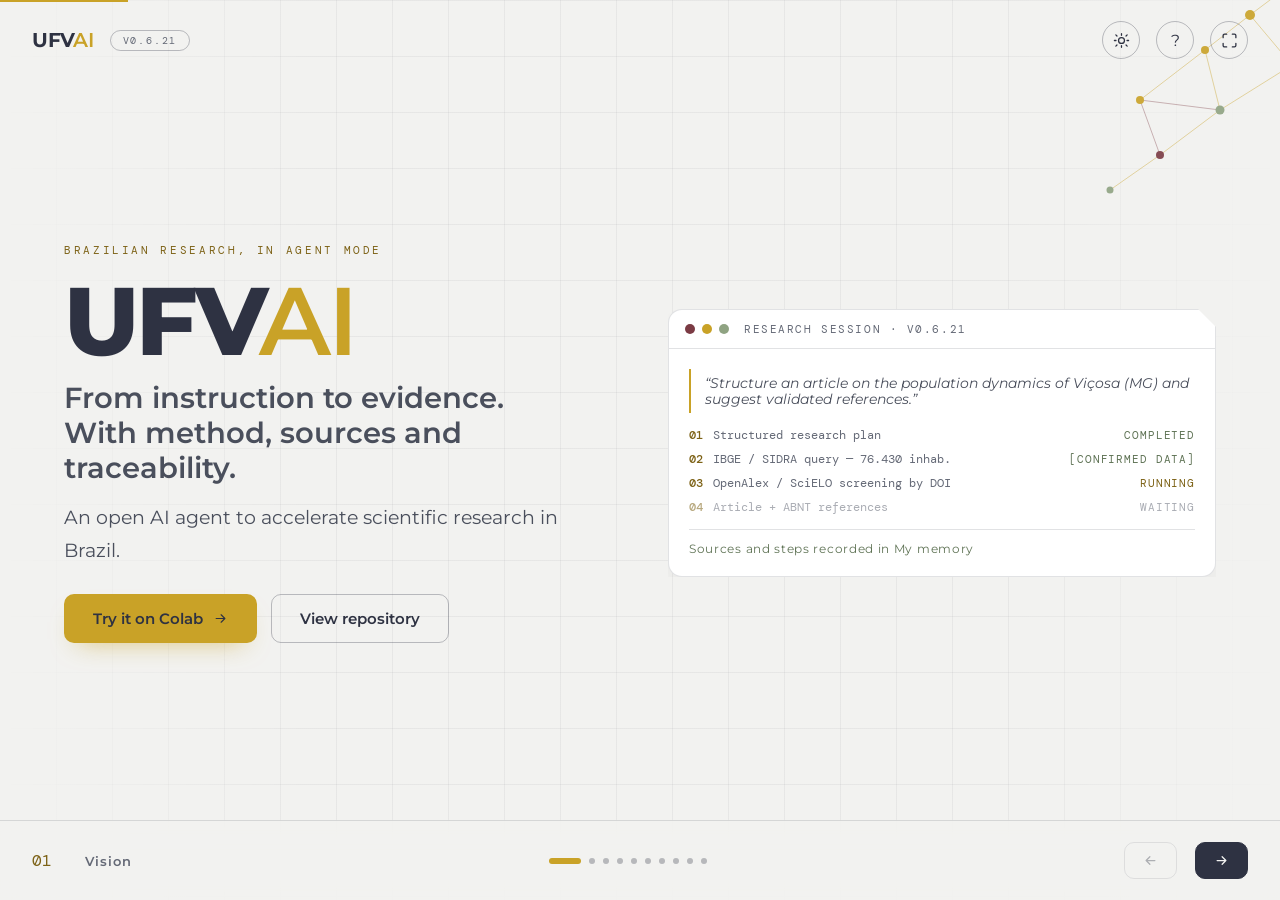
==== commit 385d5207: "Add files via upload" ====
--- a/apresentacao/index.html
+++ b/apresentacao/index.html
@@ -10,6 +10,19 @@
 <link rel="preconnect" href="https://fonts.googleapis.com">
 <link rel="preconnect" href="https://fonts.gstatic.com" crossorigin>
 <link href="https://fonts.googleapis.com/css2?family=Montserrat:wght@400;500;600;700;800&family=DM+Mono:wght@400;500&display=swap" rel="stylesheet">
+<script>
+/* Aplica o tema ANTES do primeiro paint (evita o "flash" branco ao abrir
+   em modo escuro). Se não houver preferência salva, deixa sem atributo e o
+   CSS segue a preferência do sistema via prefers-color-scheme. */
+(function () {
+  try {
+    var saved = localStorage.getItem('ufvai-deck-theme');
+    if (saved === 'dark' || saved === 'light') {
+      document.documentElement.setAttribute('data-theme', saved);
+    }
+  } catch (e) { /* localStorage bloqueado: segue o sistema */ }
+}());
+</script>
 <style>
 /* ══ UFVAI Pitch · identidade do logo oficial ══
    navy #2E3242 · dourado #C9A227 · off-white #F2F2F0
@@ -22,6 +35,32 @@
   --font:'Montserrat','Segoe UI',system-ui,-apple-system,sans-serif;
   --mono:'DM Mono',ui-monospace,SFMono-Regular,Menlo,Consolas,monospace;
 }
+/* ── Modo escuro ────────────────────────────────────────────────
+   Mesma paleta do site (tokens espelhados), aplicado por atributo no
+   <html> para não depender de JS: sem JS o deck respeita `system`.
+   O botão da topbar alterna entre "dark" e "light" explícito. */
+[data-theme="dark"]{
+  --bg:#171A24; --surface:#212634; --ink:#EDEBE6; --body:#C6C9D2; --muted:#9AA0AE;
+  --line:rgba(237,235,230,.14); --line-strong:rgba(237,235,230,.32);
+  --gold:#C9A227; --gold-ink:#D9B441; --wine:#B98089; --sage:#9DB38F; --sage-ink:#A9BD9B;
+  --shadow:0 24px 60px -30px rgba(0,0,0,.65);
+  color-scheme:dark;
+}
+/* Sem escolha explícita, segue a preferência do sistema. */
+@media (prefers-color-scheme:dark){
+  html:not([data-theme="light"]){
+    --bg:#171A24; --surface:#212634; --ink:#EDEBE6; --body:#C6C9D2; --muted:#9AA0AE;
+    --line:rgba(237,235,230,.14); --line-strong:rgba(237,235,230,.32);
+    --gold:#C9A227; --gold-ink:#D9B441; --wine:#B98089; --sage:#9DB38F; --sage-ink:#A9BD9B;
+    --shadow:0 24px 60px -30px rgba(0,0,0,.65);
+    color-scheme:dark;
+  }
+}
+[data-theme="dark"] ::selection{background:var(--gold);color:#171A24}
+[data-theme="dark"] .btn--gold,[data-theme="dark"] .nav-btn{color:#171A24}
+[data-theme="dark"] .btn--ghost{color:var(--ink)}
+[data-theme="dark"] .orbit__node,[data-theme="dark"] .chip{background:var(--surface)}
+
 *,*::before,*::after{box-sizing:border-box}
 html,body{height:100%}
 body{
@@ -205,7 +244,73 @@
 @media (max-height:720px) and (min-width:1100px){
   .slide>div{transform:scale(.92);transform-origin:center}
 }
+
+/* ── Responsivo (v0.6.21) ───────────────────────────────────────
+   O deck antes assumia largura de desktop. Em telas estreitas o
+   conteúdo estourava a altura do slide (que é position:absolute) e
+   ficava cortado. Aqui os slides viram fluxo normal com scroll,
+   que é o comportamento correto fora de tela cheia. */
+
+/* Qualquer largura estreita: o slide deixa de ser fixo e passa a rolar. */
+@media (max-width:1100px){
+  html,body{overflow:auto}
+  body{height:auto;min-height:100%}
+  .slide{
+    position:relative; inset:auto;
+    display:none; max-width:none;
+    min-height:100vh; min-height:100dvh;
+    padding:92px 22px 120px;
+    justify-content:flex-start!important;
+  }
+  .slide.active{display:block}
+  .slide>div{transform:none}
+}
+
+/* Telas pequenas: tipografia e blocos em coluna única. */
+@media (max-width:760px){
+  .slide{padding:84px 16px 116px}
+  .topbar{height:64px;padding:0 14px;gap:10px}
+  .ver-badge{font-size:9px;padding:2px 9px}
+  .icon-btn{width:34px;height:34px}
+  .icon-btn svg{width:15px;height:15px}
+  .hero-split{gap:20px}
+  .fric,.deliv,.integ,.orbit-wrap{grid-template-columns:1fr!important}
+  .term{grid-template-columns:1fr}
+  .evo li{padding:14px 12px}
+  .evo p,.evo h3{font-size:.78rem}
+  /* evolução em 1 coluna no celular: 6 cards de 170px ficariam ilegíveis */
+  .evo{grid-template-columns:1fr}
+  .nav-btn{width:44px;height:44px}
+  .modal{padding:18px}
+}
+
+/* Mobile estreito: evita quebra feia de palavras e alinha blocos. */
+@media (max-width:420px){
+  .slide{padding:78px 12px 108px}
+  .display{font-size:clamp(1.6rem,7vw,2.2rem)}
+  .lead{font-size:.94rem}
+  .wordmark{font-size:1.05rem}
+  .brand{font-size:1.05rem!important}
+}
+
+/* Paisagem baixa (celular deitado): reduz respiros verticais. */
+@media (max-height:560px) and (max-width:1100px){
+  .slide{padding:70px 16px 92px}
+  .slide.active{font-size:.94rem}
+}
+
+/* Telas largas: evita que o conteúdo estique demais. */
+@media (min-width:1800px){
+  .slide{max-width:1600px}
+}
+
+/* Toque: alvos de clique maiores e sem destaque azul no mobile. */
+@media (hover:none){
+  .icon-btn,.nav-btn{min-width:44px;min-height:44px}
+  .btn{min-height:44px}
+}
 @media (prefers-reduced-motion:reduce){
+  html{scroll-behavior:auto}
   *,*::before,*::after{animation-duration:.01ms!important;transition-duration:.01ms!important}
 }
 </style>
@@ -235,8 +340,11 @@
 
 <header class="topbar">
   <a class="brand wordmark" href="#/1" id="brand-home" data-i18n-aria="top.brand" aria-label="UFVAI — ir para o início" style="text-decoration:none;font-size:1.25rem">UFV<em>AI</em></a>
-  <span class="ver-badge" id="ver-badge">v0.6.20</span>
+  <span class="ver-badge" id="ver-badge">v0.6.21</span>
   <span class="spacer"></span>
+  <button class="icon-btn" id="btn-theme" type="button" data-i18n-aria="top.theme" aria-label="Alternar modo escuro">
+    <svg viewBox="0 0 24 24" aria-hidden="true"><circle cx="12" cy="12" r="4.2"/><path d="M12 2.4v2.2M12 19.4v2.2M4.2 12H2M22 12h-2.2M5.6 5.6 4 4M20 20l-1.6-1.6M18.4 5.6 20 4M4 20l1.6-1.6"/></svg>
+  </button>
   <button class="icon-btn" id="btn-help" type="button" data-i18n-aria="top.help" aria-label="Ver atalhos">?</button>
   <button class="icon-btn" id="btn-full" type="button" data-i18n-aria="top.full" aria-label="Entrar em tela cheia">
     <svg viewBox="0 0 24 24" aria-hidden="true"><path d="M8 3H5a2 2 0 0 0-2 2v3M16 3h3a2 2 0 0 1 2 2v3M8 21H5a2 2 0 0 1-2-2v-3M16 21h3a2 2 0 0 0 2-2v-3"/></svg>
@@ -265,7 +373,7 @@
     <div class="mock" data-i18n-aria="s1.mockAria" aria-label="Janela ilustrativa de sessão de pesquisa">
       <div class="mock__bar">
         <span class="dot dot--wine"></span><span class="dot dot--gold"></span><span class="dot dot--sage"></span>
-        <span class="mock__title" data-i18n="s1.mockTitle">sessão de pesquisa · v0.6.20</span>
+        <span class="mock__title" data-i18n="s1.mockTitle">sessão de pesquisa · v0.6.21</span>
       </div>
       <div class="mock__body">
         <p class="mock__prompt" data-i18n="s1.prompt">“Estruture um artigo sobre a dinâmica populacional de Viçosa (MG) e sugira referências validadas.”</p>
@@ -325,7 +433,7 @@
   <div>
     <p class="eyebrow" data-i18n="s4.eyebrow">O que o UFVAI cria para você</p>
     <h2 class="display"><span data-i18n="s4.h2a">Entregáveis acadêmicos.</span> <span class="gold" data-i18n="s4.h2b">Não só respostas.</span></h2>
-    <p class="lead"><span data-i18n="s4.lead">Escrita científica, análise de dados, normas acadêmicas e fluxos agênticos em artefatos prontos para revisão humana.</span> <span class="ver-badge">v0.6.20</span></p>
+    <p class="lead"><span data-i18n="s4.lead">Escrita científica, análise de dados, normas acadêmicas e fluxos agênticos em artefatos prontos para revisão humana.</span> <span class="ver-badge">v0.6.21</span></p>
     <ol class="deliv">
       <li><span class="n">01</span><h3 data-i18n="s4.i1h">Artigo Científico</h3><p data-i18n="s4.i1p">IMRaD completo com dados e referências</p></li>
       <li><span class="n">02</span><h3 data-i18n="s4.i2h">Revisão Sistemática</h3><p data-i18n="s4.i2p">PRISMA, critérios de inclusão, síntese narrativa</p></li>
@@ -351,7 +459,7 @@
         <div class="term__bar">
           <span class="t-dot" style="background:#7B3B44"></span><span class="t-dot" style="background:#C9A227"></span><span class="t-dot" style="background:#8FA382"></span>
           <span class="term__brand">UFV<em>AI</em></span>
-          <span class="term__ver"><span id="term-ver">v0.6.20</span> · <span id="term-lang">PT</span></span>
+          <span class="term__ver"><span id="term-ver">v0.6.21</span> · <span id="term-lang">PT</span></span>
           <span class="term__live"><i></i><span data-i18n="s5.live">agente ativo</span></span>
         </div>
         <div class="term__btns" data-i18n-aria="s5.btnsAria" role="group" aria-label="Exemplos de demonstração">
@@ -461,6 +569,7 @@
       <li><span class="n">0.6.9</span><h3 data-i18n="s9.i3h">Offline + LGPD</h3><p data-i18n="s9.i3p">Pacote .deb · consentimento · GA4 opt-out</p></li>
       <li><span class="n">0.6.17</span><h3 data-i18n="s9.i4h">Memória instantânea</h3><p data-i18n="s9.i4p">Singleton + warm-up · 5 idiomas · novas skills BR</p></li>
       <li><span class="n">0.6.20</span><h3 data-i18n="s9.i5h">Boot + SAIR</h3><p data-i18n="s9.i5p">Keep-alive · botão SAIR · skills personalizadas</p></li>
+      <li><span class="n">0.6.21</span><h3 data-i18n="s9.i6h">OpenCode V2</h3><p data-i18n="s9.i6p">Motor V2 · aviso de cookies · keep-alive no kernel</p></li>
     </ol>
     <div class="evo-line" aria-hidden="true"></div>
     <p class="lead" style="margin-top:20px" data-i18n="s9.lead">Hoje: acesso aberto via Google Colab e instalação local. Open source · MIT · contribuições abertas.</p>
@@ -535,8 +644,11 @@
 .policy li{font-size:.86rem;padding:6px 0 6px 22px;position:relative}
 .policy li::before{content:"";position:absolute;left:4px;top:13px;width:8px;height:8px;border-radius:50%;background:var(--sage)}
 .policy__foot{margin-top:14px;padding-top:12px;border-top:1px solid var(--line);font-size:.76rem;font-weight:600;letter-spacing:.06em;color:var(--gold-ink)}
-/* ── evolução ── */
-.evo{display:grid;grid-template-columns:repeat(5,1fr);gap:14px;margin-top:30px}
+/* ── evolução ──
+   6 marcos desde a v0.6.21. `auto-fit` + `minmax` deixa a grade se ajustar ao
+   nº de itens em vez de fixar colunas: sem item órfão em 2ª linha e sem card
+   estreito demais quando a lista cresce de novo. */
+.evo{display:grid;grid-template-columns:repeat(auto-fit,minmax(190px,1fr));gap:14px;margin-top:30px}
 .evo li{background:var(--surface);border:1px solid var(--line);border-radius:var(--radius);padding:20px 16px}
 .evo .n{font-family:var(--mono);font-size:.78rem;font-weight:500;color:var(--gold-ink)}
 .evo h3{margin:8px 0 4px;font-size:1rem}
@@ -547,11 +659,10 @@
 .credits{margin-top:34px;font-family:var(--mono);font-size:.72rem;letter-spacing:.14em;text-transform:uppercase;color:var(--muted)}
 .credits a{color:var(--gold-ink);text-decoration:none}
 @media (max-width:1320px){
-  .evo{grid-template-columns:repeat(3,1fr)}
+  .evo{grid-template-columns:repeat(auto-fit,minmax(170px,1fr))}
 }
 @media (max-width:1100px){
   .integ{grid-template-columns:1fr}
-  .evo{grid-template-columns:repeat(2,1fr)}
   .orbit{width:min(340px,86vw)}
   .orbit span:nth-of-type(odd){--r:200px}
   .orbit span:nth-of-type(even){--r:138px}
@@ -613,7 +724,7 @@
    "s1.h2": "From instruction to evidence. With method, sources and traceability.",
    "s1.lead": "An open AI agent to accelerate scientific research in Brazil.",
    "s1.mockAria": "Illustrative research session window",
-   "s1.mockTitle": "research session · v0.6.20",
+   "s1.mockTitle": "research session · v0.6.21",
    "s1.prompt": "“Structure an article on the population dynamics of Viçosa (MG) and suggest validated references.”",
    "s1.st1": "Structured research plan",
    "s1.st1s": "completed",
@@ -732,7 +843,7 @@
    "s8.li4": "Require human review of results",
    "s8.pf": "Support tool. Mandatory human curation.",
    "s8.ph": "Zero-fabrication policy",
-   "s9.badge": "version 0.6.20",
+   "s9.badge": "version 0.6.21",
    "s9.eyebrow": "Evolution path",
    "s9.h2": "From Colab to institutional infrastructure.",
    "s9.i1h": "Solid base",
@@ -745,6 +856,8 @@
    "s9.i4p": "Singleton + warm-up · 5 languages · new BR skills",
    "s9.i5h": "Boot + EXIT",
    "s9.i5p": "Keep-alive · EXIT button · custom skills",
+   "s9.i6h": "OpenCode V2",
+   "s9.i6p": "V2 engine · cookie notice · kernel keep-alive",
    "s9.lead": "Today: open access via Google Colab and local installation. Open source · MIT · open contributions.",
    "sec.arquitetura": "Architecture",
    "sec.brasil": "Brazil",
@@ -761,7 +874,10 @@
    "top.full": "Enter full screen",
    "top.fullExit": "Exit full screen",
    "top.help": "View shortcuts",
-   "top.main": "UFVAI Presentation"
+   "top.main": "UFVAI Presentation",
+   "top.theme": "Toggle dark mode",
+   "top.themeDark": "Enable dark mode",
+   "top.themeLight": "Enable light mode",
   },
   "es":   {
    "d.datasus.head": "ENTREGA · outputs-dengue-sul/protocolo.md",
@@ -813,7 +929,7 @@
    "s1.h2": "De la instrucción a la evidencia. Con método, fuentes y trazabilidad.",
    "s1.lead": "Un agente abierto de IA para acelerar la investigación científica en Brasil.",
    "s1.mockAria": "Ventana ilustrativa de sesión de investigación",
-   "s1.mockTitle": "sesión de investigación · v0.6.20",
+   "s1.mockTitle": "sesión de investigación · v0.6.21",
    "s1.prompt": "“Estructura un artículo sobre la dinámica poblacional de Viçosa (MG) y sugiere referencias validadas.”",
    "s1.st1": "Plan de investigación estructurado",
    "s1.st1s": "completado",
@@ -932,7 +1048,7 @@
    "s8.li4": "Exigir revisión humana de los resultados",
    "s8.pf": "Herramienta de apoyo. Curaduría humana obligatoria.",
    "s8.ph": "Política de cero fabricación",
-   "s9.badge": "versión 0.6.20",
+   "s9.badge": "versión 0.6.21",
    "s9.eyebrow": "Ruta de evolución",
    "s9.h2": "De Colab a la infraestructura institucional.",
    "s9.i1h": "Base sólida",
@@ -945,6 +1061,8 @@
    "s9.i4p": "Singleton + warm-up · 5 idiomas · nuevas skills BR",
    "s9.i5h": "Boot + SAIR",
    "s9.i5p": "Keep-alive · botón SAIR · skills personalizadas",
+   "s9.i6h": "OpenCode V2",
+   "s9.i6p": "Motor V2 · aviso de cookies · keep-alive en el kernel",
    "s9.lead": "Hoy: acceso abierto vía Google Colab e instalación local. Open source · MIT · contribuciones abiertas.",
    "sec.arquitetura": "Arquitectura",
    "sec.brasil": "Brasil",
@@ -961,7 +1079,10 @@
    "top.full": "Poner en pantalla completa",
    "top.fullExit": "Salir de pantalla completa",
    "top.help": "Ver atajos",
-   "top.main": "Presentación UFVAI"
+   "top.main": "Presentación UFVAI",
+   "top.theme": "Alternar modo oscuro",
+   "top.themeDark": "Activar modo oscuro",
+   "top.themeLight": "Activar modo claro",
   },
   "fr":   {
    "d.datasus.head": "LIVRAISON · outputs-dengue-sul/protocolo.md",
@@ -1013,7 +1134,7 @@
    "s1.h2": "De l'instruction à l'évidence. Avec méthode, sources et traçabilité.",
    "s1.lead": "Un agent IA open source pour accélérer la recherche scientifique au Brésil.",
    "s1.mockAria": "Fenêtre illustrative d'une session de recherche",
-   "s1.mockTitle": "session de recherche · v0.6.20",
+   "s1.mockTitle": "session de recherche · v0.6.21",
    "s1.prompt": "“Structurez un article sur la dynamique populationnelle de Viçosa (MG) et suggérez des références validées.”",
    "s1.st1": "Plan de recherche structuré",
    "s1.st1s": "terminé",
@@ -1132,7 +1253,7 @@
    "s8.li4": "Exiger la révision humaine des résultats",
    "s8.pf": "Outil d'appui. Curation humaine obligatoire.",
    "s8.ph": "Politique de zéro fabrication",
-   "s9.badge": "version 0.6.20",
+   "s9.badge": "version 0.6.21",
    "s9.eyebrow": "Trajectoire d'évolution",
    "s9.h2": "Du Colab à l'infrastructure institutionnelle.",
    "s9.i1h": "Base solide",
@@ -1145,6 +1266,8 @@
    "s9.i4p": "Singleton + warm-up · 5 langues · nouvelles skills BR",
    "s9.i5h": "Boot + QUITTER",
    "s9.i5p": "Keep-alive · bouton QUITTER · skills personnalisées",
+   "s9.i6h": "OpenCode V2",
+   "s9.i6p": "Moteur V2 · avertissement cookies · keep-alive dans le noyau",
    "s9.lead": "Aujourd'hui : accès ouvert via Google Colab et installation locale. Open source · MIT · contributions ouvertes.",
    "sec.arquitetura": "Architecture",
    "sec.brasil": "Brésil",
@@ -1161,7 +1284,10 @@
    "top.full": "Passer en plein écran",
    "top.fullExit": "Quitter le plein écran",
    "top.help": "Voir les raccourcis",
-   "top.main": "Présentation UFVAI"
+   "top.main": "Présentation UFVAI",
+   "top.theme": "Basculer le mode sombre",
+   "top.themeDark": "Activer le mode sombre",
+   "top.themeLight": "Activer le mode clair",
   },
   "zh":   {
    "d.datasus.head": "交付 · outputs-dengue-sul/protocolo.md",
@@ -1213,7 +1339,7 @@
    "s1.h2": "从指令到证据。有方法、有来源、可追溯。",
    "s1.lead": "一个开放的 AI 智能体，加速巴西的科学研究。",
    "s1.mockAria": "研究会话示意窗口",
-   "s1.mockTitle": "研究会话 · v0.6.20",
+   "s1.mockTitle": "研究会话 · v0.6.21",
    "s1.prompt": "“请构建一篇关于 Viçosa (MG) 人口动态的文章，并推荐已核验的参考文献。”",
    "s1.st1": "研究计划已结构化",
    "s1.st1s": "已完成",
@@ -1332,7 +1458,7 @@
    "s8.li4": "结果必须经人工复核",
    "s8.pf": "辅助工具。人工审校必不可少。",
    "s8.ph": "零捏造政策",
-   "s9.badge": "版本 0.6.20",
+   "s9.badge": "版本 0.6.21",
    "s9.eyebrow": "演进路线",
    "s9.h2": "从 Colab 到机构级基础设施。",
    "s9.i1h": "坚实基础",
@@ -1345,6 +1471,8 @@
    "s9.i4p": "Singleton + warm-up · 5 种语言 · 新增 BR skills",
    "s9.i5h": "Boot + SAIR",
    "s9.i5p": "Keep-alive · SAIR 按钮 · 自定义 skills",
+   "s9.i6h": "OpenCode V2",
+   "s9.i6p": "V2 引擎 · Cookie 提示 · 内核保活",
    "s9.lead": "当前：通过 Google Colab 开放访问与本地安装。开源 · MIT · 欢迎贡献。",
    "sec.arquitetura": "架构",
    "sec.brasil": "巴西",
@@ -1361,7 +1489,10 @@
    "top.full": "进入全屏",
    "top.fullExit": "退出全屏",
    "top.help": "查看快捷键",
-   "top.main": "UFVAI 演示"
+   "top.main": "UFVAI 演示",
+   "top.theme": "切换深色模式",
+   "top.themeDark": "启用深色模式",
+   "top.themeLight": "启用浅色模式",
   }
 };
 </script>
@@ -1514,7 +1645,12 @@
 <script>
 (function(){
 'use strict';
-var reduceMotion = window.matchMedia('(prefers-reduced-motion: reduce)').matches;
+/* matchMedia pode não existir (navegador antigo, iframe restrito, jsdom).
+   Sem proteção, isso derrubava TODO o script do deck. */
+var reduceMotion = false;
+try {
+  reduceMotion = !!(window.matchMedia && window.matchMedia('(prefers-reduced-motion: reduce)').matches);
+} catch (e) { reduceMotion = false; }
 var I18N = window.DECK_I18N;
 function t(k, v) { return I18N ? I18N.t(k, v) : k; }
 var slides = Array.prototype.slice.call(document.querySelectorAll('.slide'));
@@ -1592,6 +1728,78 @@
 }
 btnFull.addEventListener('click', toggleFull);
 document.addEventListener('fullscreenchange', syncFull);
+
+/* ── Tema claro/escuro (v0.6.21) ───────────────────────────────
+   A preferência é aplicada no <head> (antes do paint). Aqui ficam só
+   o botão e o espelhamento com o site quando o deck roda em iframe. */
+var THEME_KEY = 'ufvai-deck-theme'; /* chave separada da do site ('ufvai-theme') */
+var btnTheme = document.getElementById('btn-theme');
+
+function savedDeckTheme(){
+  try { return localStorage.getItem(THEME_KEY); } catch (e) { return null; }
+}
+function deckTheme(){
+  return document.documentElement.getAttribute('data-theme');
+}
+function applyDeckTheme(theme){
+  if (theme === 'dark' || theme === 'light') {
+    document.documentElement.setAttribute('data-theme', theme);
+  } else {
+    document.documentElement.removeAttribute('data-theme'); /* volta a seguir o sistema */
+  }
+  syncThemeBtn();
+  /* avisa o site-pai, se houver */
+  try {
+    if (window.parent && window.parent !== window) {
+      window.parent.postMessage({ type: 'ufvai-deck-theme', theme: theme || '' }, '*');
+    }
+  } catch (e) { /* cross-origin bloqueado: segue independente */ }
+}
+function prefersDark(){
+  /* matchMedia não existe em alguns ambientes (navegador antigo, jsdom,
+     iframe restrito). Nesse caso, assumimos claro: o CSS sozinho já respeita
+     prefers-color-scheme, então só o rótulo do botão fica impreciso. */
+  try {
+    return !!(window.matchMedia && window.matchMedia('(prefers-color-scheme: dark)').matches);
+  } catch (e) { return false; }
+}
+function syncThemeBtn(){
+  if (!btnTheme) return;
+  /* Com prefers-color-scheme e sem atributo, o effective pode ser escuro. */
+  var eff = deckTheme() || (prefersDark() ? 'dark' : 'light');
+  var dark = (eff === 'dark');
+  btnTheme.setAttribute('aria-label', dark ? t('top.themeLight') : t('top.themeDark'));
+  btnTheme.setAttribute('aria-pressed', dark ? 'true' : 'false');
+  /* Barra do navegador acompanha o fundo do deck. */
+  var meta = document.querySelector('meta[name="theme-color"]');
+  if (meta) meta.setAttribute('content', dark ? '#171A24' : '#F2F2F0');
+}
+if (btnTheme) {
+  applyDeckTheme(savedDeckTheme());
+  btnTheme.addEventListener('click', function(){
+    var next = deckTheme() === 'dark' ? 'light' : 'dark';
+    try { localStorage.setItem(THEME_KEY, next); } catch (e) { /* sem storage */ }
+    applyDeckTheme(next);
+  });
+  /* Espelha o tema quando o site manda (deck embutido em iframe). */
+  window.addEventListener('message', function(ev){
+    var d = ev.data;
+    if (d && d.type === 'ufvai-deck-theme' && (d.theme === 'dark' || d.theme === 'light')) {
+      applyDeckTheme(d.theme);
+    }
+  });
+  /* Se o sistema muda e não há escolha explícita, acompanha. */
+  try {
+    var mq = window.matchMedia && window.matchMedia('(prefers-color-scheme: dark)');
+    if (mq) {
+      var onMQ = function(){ if (!deckTheme()) syncThemeBtn(); };
+      if (mq.addEventListener) mq.addEventListener('change', onMQ);
+      else if (mq.addListener) mq.addListener(onMQ);
+    }
+  } catch (e) { /* ambiente sem matchMedia: o botão segue funcionando */ }
+}
+/* Mantém o aria-label coerente ao trocar de idioma (registrado mais abaixo,
+   junto dos demais callbacks de troca de idioma). */
 
 /* teclado */
 document.addEventListener('keydown', function(e){
@@ -1730,6 +1938,7 @@
     dots.forEach(function(d, i){ d.setAttribute('aria-label', I18N.dotAria(i)); });
     secname.textContent = I18N.secName(cur);
     syncFull();
+    syncThemeBtn();
     if (termLog) runDemo(lastDemo);
   });
 }
